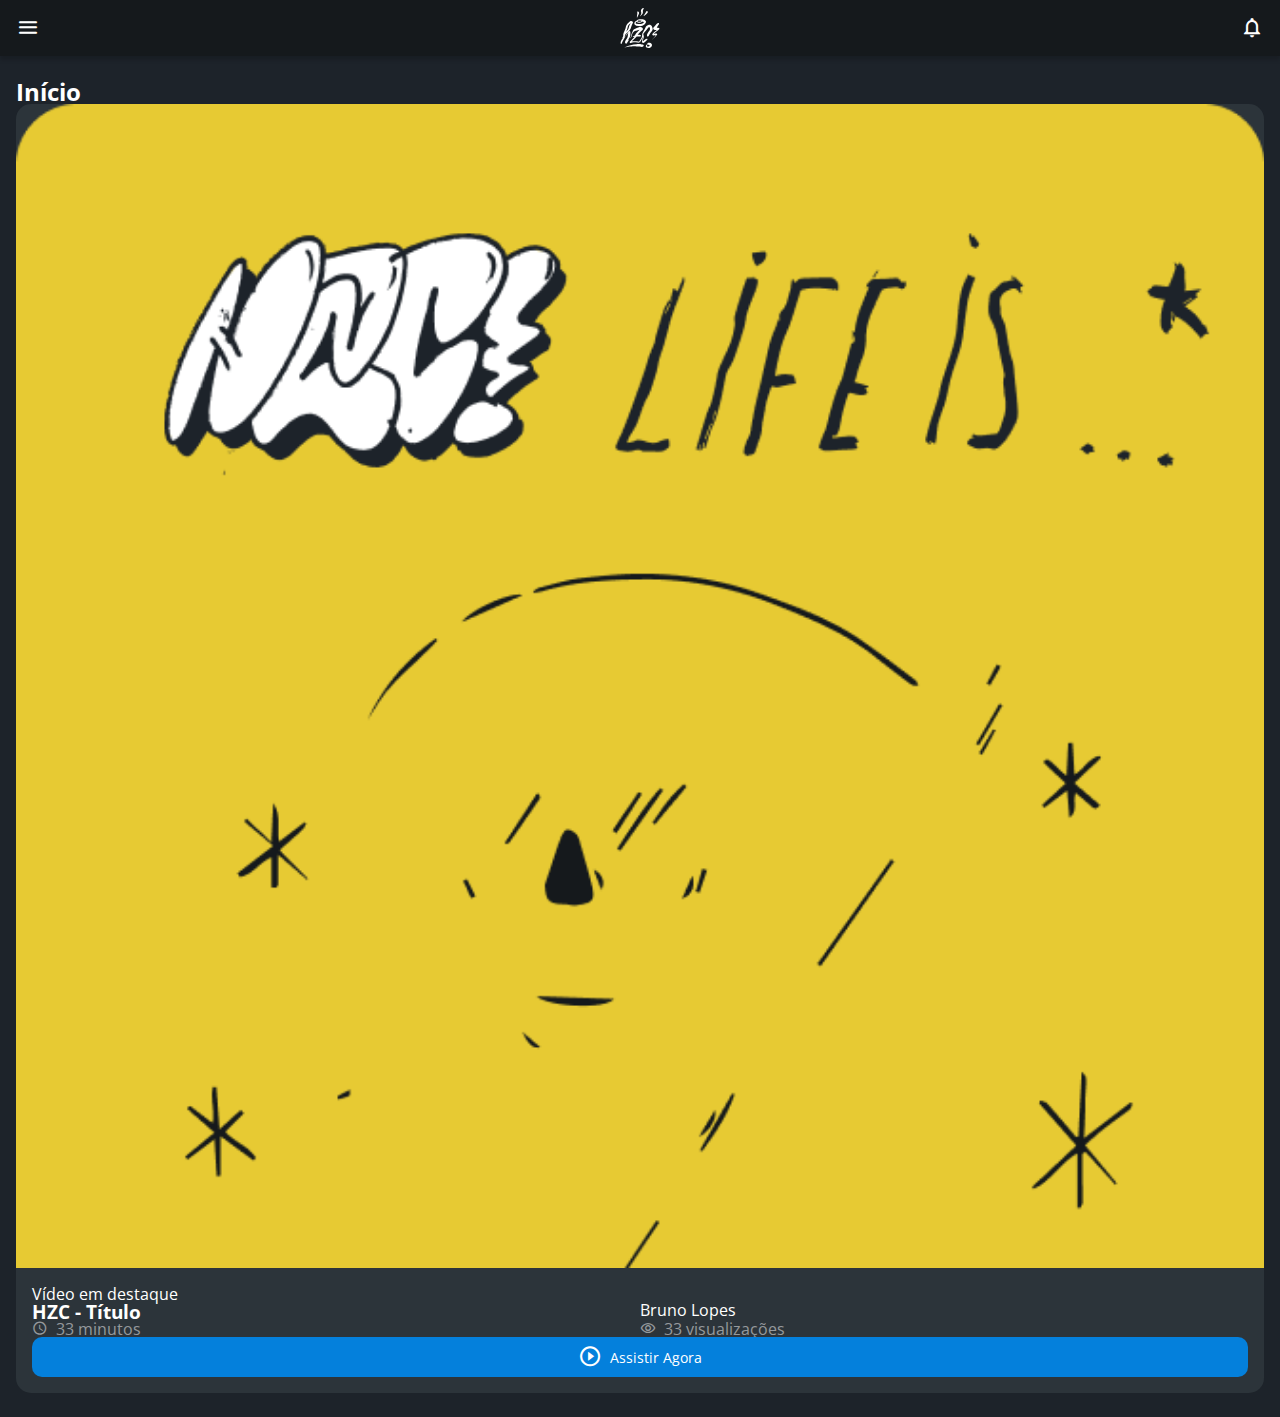
==== index.html @ e9a59419 "Nesta aula aprendi:" ====
<!DOCTYPE html>
<html lang="pt-br"></html>
<head>
    <meta charset="UTF-8">
    <meta http-equiv="X-UA-Compatible" content="IE=edge">
    <meta name="viewport" content="width=device-width, initial-scale=1.0">
    <title>HZC | Home</title>
    <link rel="preconnect" href="https://fonts.googleapis.com">
    <link rel="preconnect" href="https://fonts.gstatic.com" crossorigin>
    <link rel="stylesheet" href="https://fonts.googleapis.com/css2?family=Open+Sans:wght@400;600;700&display=swap">
    <link rel="stylesheet" href="assets/css/reset.css">
    <link rel="stylesheet" href="assets/css/estilos.css">
</head>
<body>
    <header class="cabecalho">
        <button class="cabecalho__menu" aria-label="Menu"><i></i></button>
        <img src="assets/img/logo.svg" alt="Logotipo HZC" class="cabecalho__logo">
        <button class="cabecalho__notificacao" aria-label="Notificação"><i></i></button>
    </header>
    <nav class="menu-lateral">
        <img src="assets/img/logo.svg" alt="Logotipo da HZC" class="menu-lateral__logo">
        <a href="#" class="menu-lateral__link menu-lateral__link--inicio menu-lateral__link--ativo">Inicio</a>
        <a href="#" class="menu-lateral__link menu-lateral__link--videos">Vídeos</a>
        <a href="#" class="menu-lateral__link menu-lateral__link--picos">Picos</a>
        <a href="#" class="menu-lateral__link menu-lateral__link--integrantes">Integrantes</a>
        <a href="#" class="menu-lateral__link menu-lateral__link--camisas">Camisas</a>
        <a href="#" class="menu-lateral__link menu-lateral__link--pinturas">Pinturas</a>
    </nav>
    <main class="principal">
        <h2 class="titulo-pagina">Início</h2>
        <article class="cartao">
            <img src="assets/img/banner-mobile_1.png" alt="Banner do cartao" class="cartao__imagem">
            <div class="cartao_conteudo">
                <p class="cartao__destaque">Vídeo em destaque</p>
                <h3 class="cartao__titulo">HZC - Título</h3>
                <p class="cartao__perfil">Bruno Lopes</p>
                <p class="cartao__info cartao__info--tempo">33 minutos</p>
                <p class="cartao__info cartao__info--visualizacao">33 visualizações</p>
                <button class="cartao__botao cartao__botao--play cartao__botao--destaque">Assistir Agora</button>
            </div>
        </article>
    </main>
    <script src="index.js"></script>
</body>
</html>
---- assets/css/estilos.css ----
@font-face {
    font-family: 'icones';
    src: url(../font/icones.ttf);
}

body {
    background-color: #1D232A;
    font-family: 'Open Sans','icones',sans-serif;
    color: #FFFFFF;
}

.cabecalho {
    display: flex;
    justify-content: space-between;
    align-items: center;
    background-color: #15191C;
    padding: 8px 16px;
    box-shadow: 0px 4px 4px rgba(0, 0, 0, 0.16);
}

.cabecalho__menu i::before {
    content: "\e904";
    font-size: 24px;
}

.cabecalho__notificacao i::before {
    content: "\e906";
    font-size: 24px;
}

.cabecalho__logo {
    width: 40px;
}

.menu-lateral {
    display: flex;
    flex-direction: column;
    background-color: #15191C;
    width: 75vw;
    height: 100vh;

    position: absolute;
    left: -100vw;
    transition: .50s;
}

.menu-lateral--ativo {
    left: 0;
    transition: .50s;
}

.menu-lateral__logo {
    width: 118px;
    align-self: center;
    padding: 16px;
}

.menu-lateral__link {
    height: 64px;
    color: #95999C;
    padding-left: 64px;
    display: flex;
    align-items: center;
}

.menu-lateral__link::before {
    content: "\e900";
    width: 24px;
    height: 24px;
    font-size: 24px;
    position: absolute;
    left: 24px;
}

.menu-lateral__link--ativo {
    color: #FFFFFF;
    padding-left: 56px;
    border-left: 8px solid #FFFFFF;
}

.menu-lateral__link--inicio::before {
    content: "\e902";
}

.menu-lateral__link--videos::before {
    content: "\e90e";
}

.menu-lateral__link--picos::before {
    content: "\e909";
}

.menu-lateral__link--integrantes::before {
    content: "\e903";
}

.menu-lateral__link--camisas::before {
    content: "\e900";
}

.menu-lateral__link--pinturas::before {
    content: "\e90a";
}

.principal {
    padding: 24px 16px;
}

.titulo-pagina {
    font-size: 1.5rem;
    font-weight: 700;
}

.cartao {
    width: 100%;
    border-radius: 15px;
    overflow: hidden;
    background-color: #2C343A;
}

.cartao_conteudo {
    padding: 16px;
    display: grid;
    grid-template-columns: 1fr 1fr;
}

.cartao__destaque {
    grid-column: span 2;
}

.cartao__titulo {
    font-size: 1.2rem;
    font-weight: 700;
}

.cartao_perfil {
    color: #95999C;
    font-size: 0.9rem;
}

.cartao__info {
    display: flex;
    align-items: center;
    color: #95999C;
}

.cartao__info--tempo::before {
    content: "\e90c";
    margin-right: 8px;
}

.cartao__info--visualizacao::before {
    content: "\e90f";
    margin-right: 8px;
}

.cartao__botao {
    display: flex;
    justify-content: center;
    align-items: center;
    background-color: #0480DC;
    width: 40px;
    height: 40px;
    border-radius: 10px;
    font-size: 0.9rem;
}

.cartao__botao--play::before {
    content: "\e90b";
    font-size: 24px;
}

.cartao__botao--destaque {
    width: 100%;
    grid-column: span 2;
}

.cartao__botao--destaque::before {
    margin-right: 8px;
}
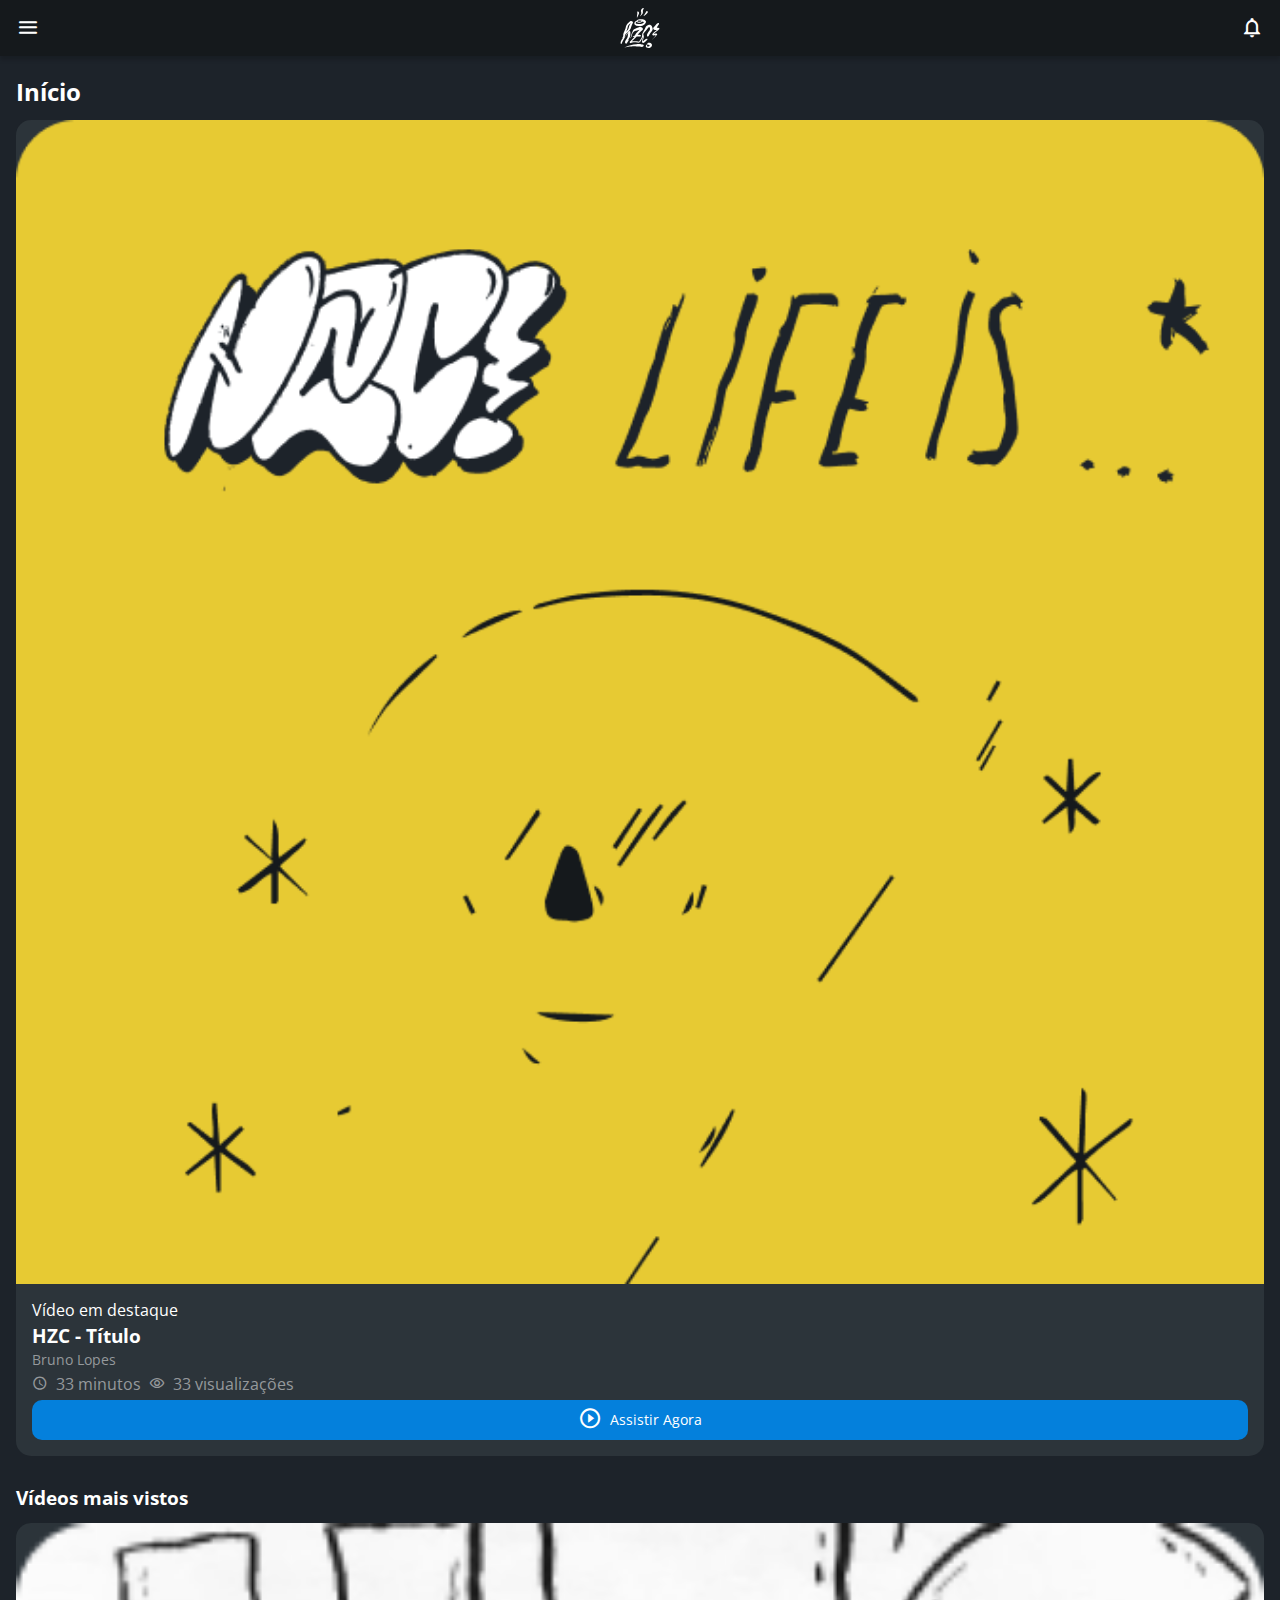
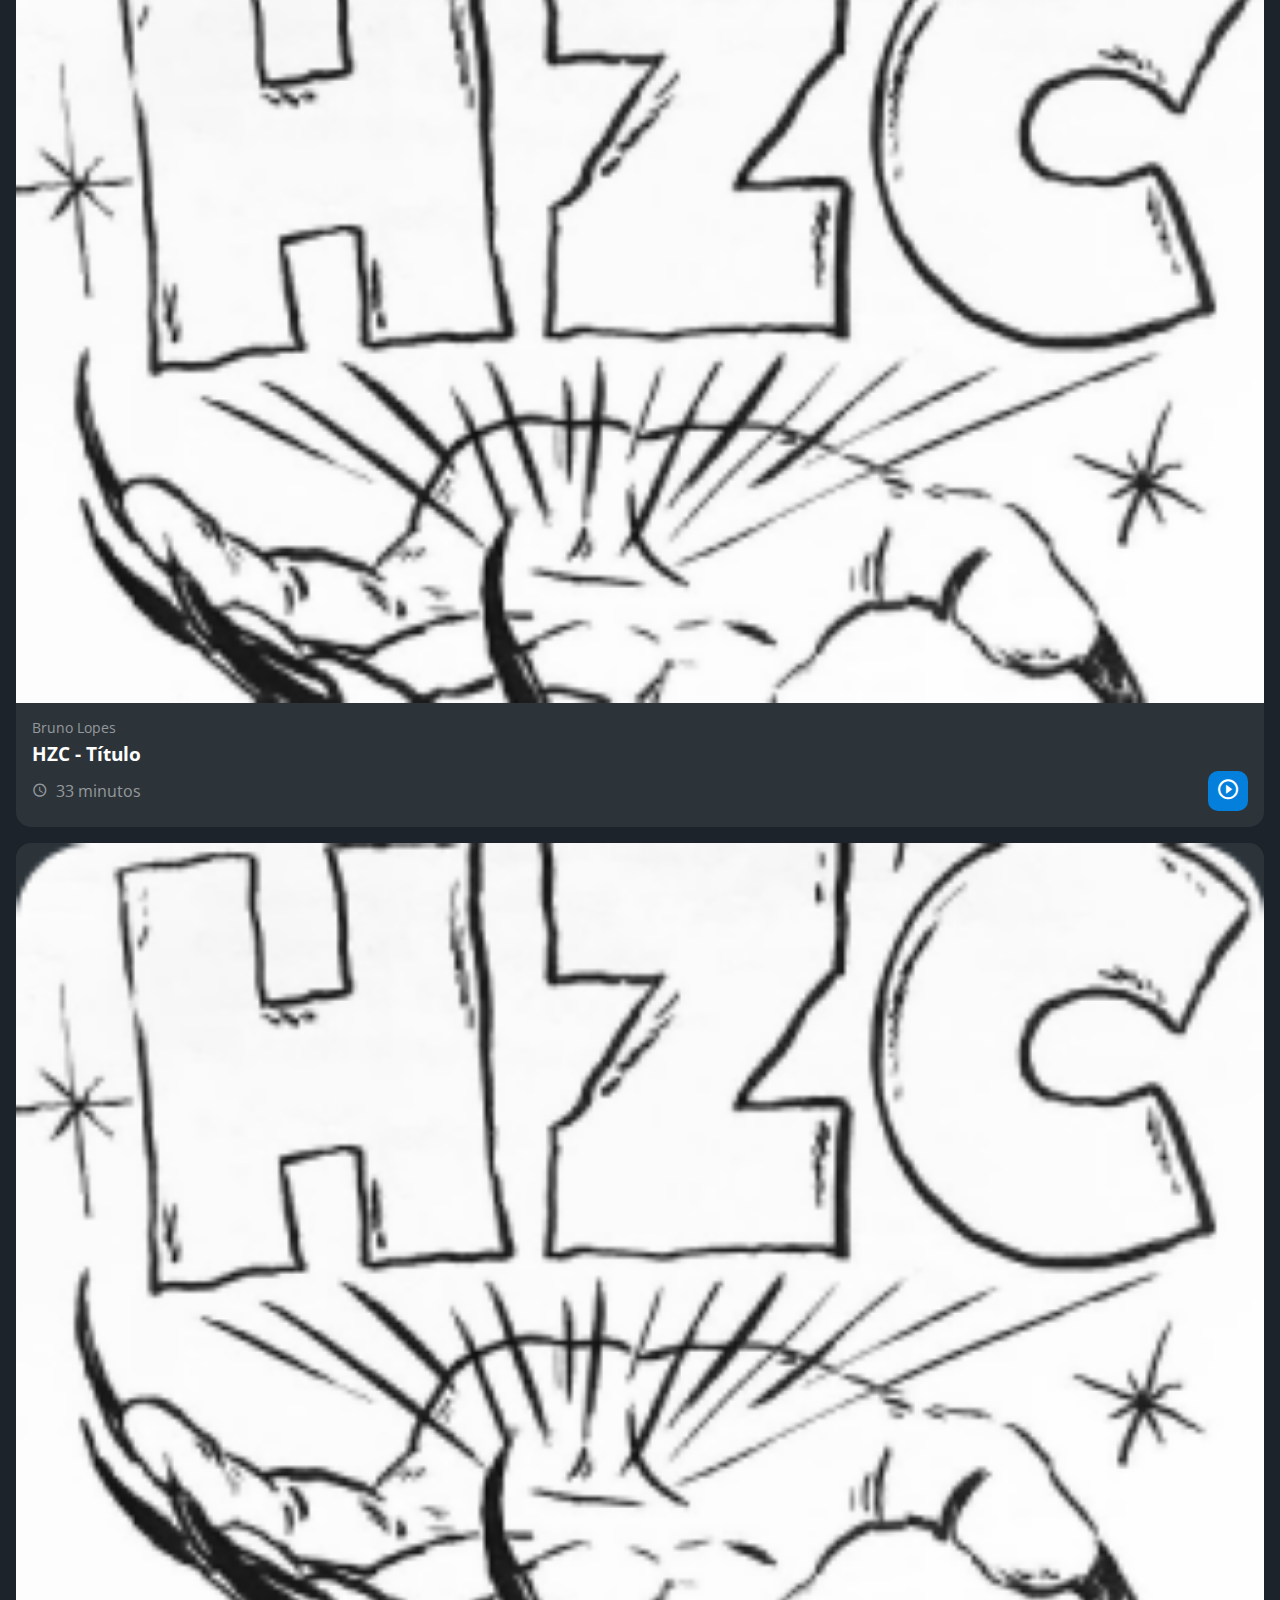
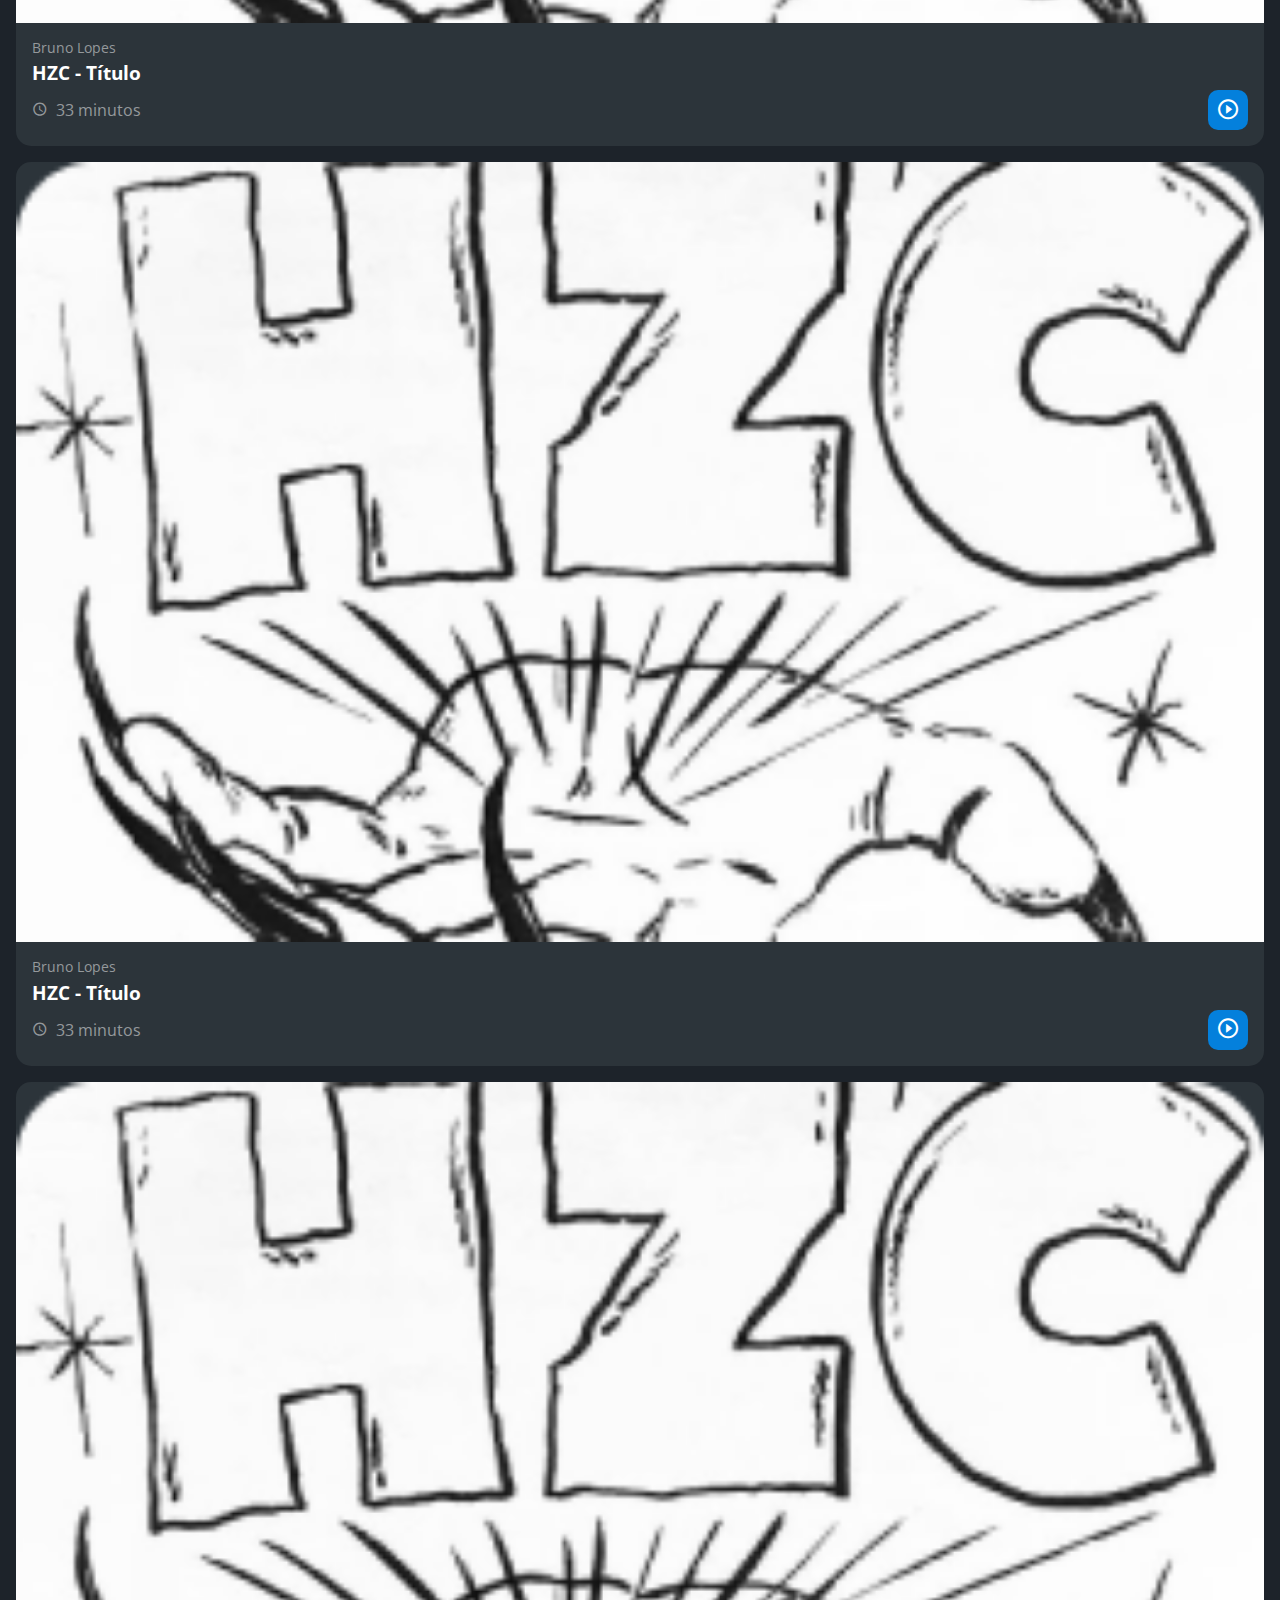
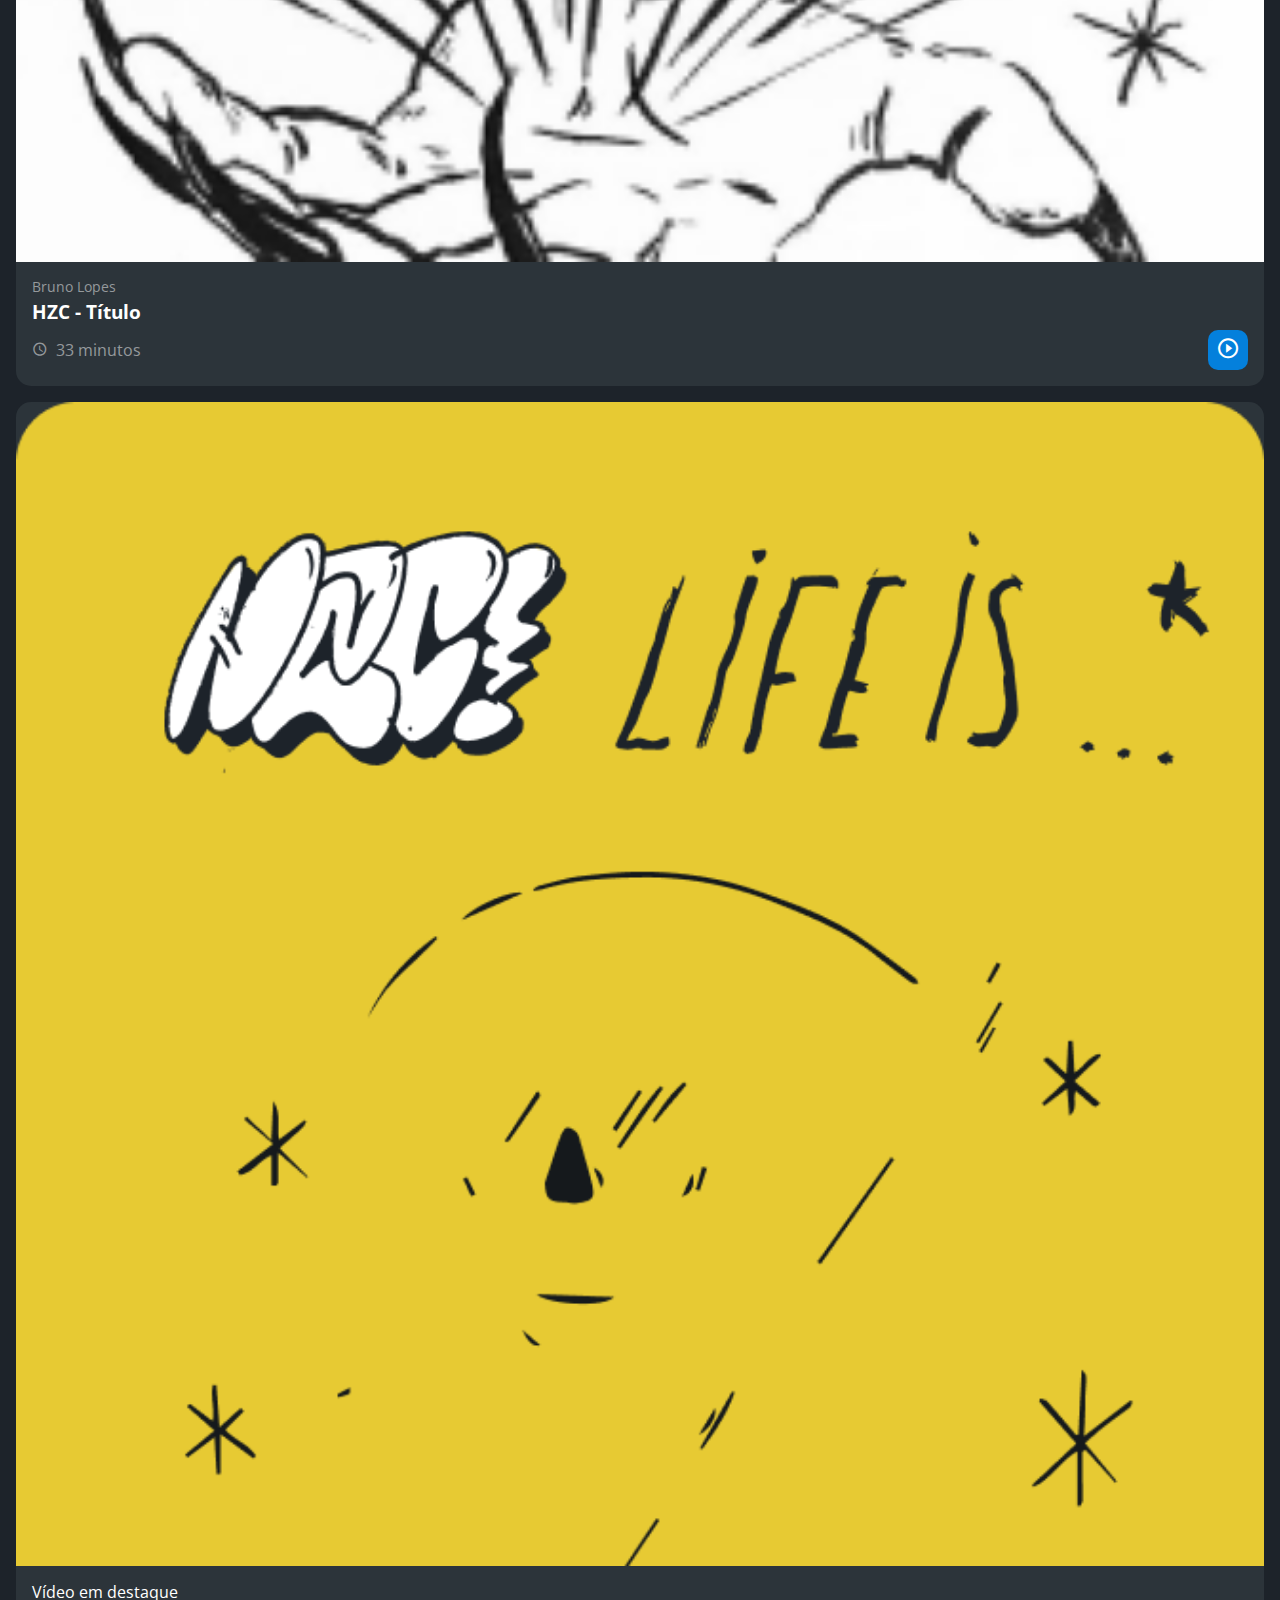
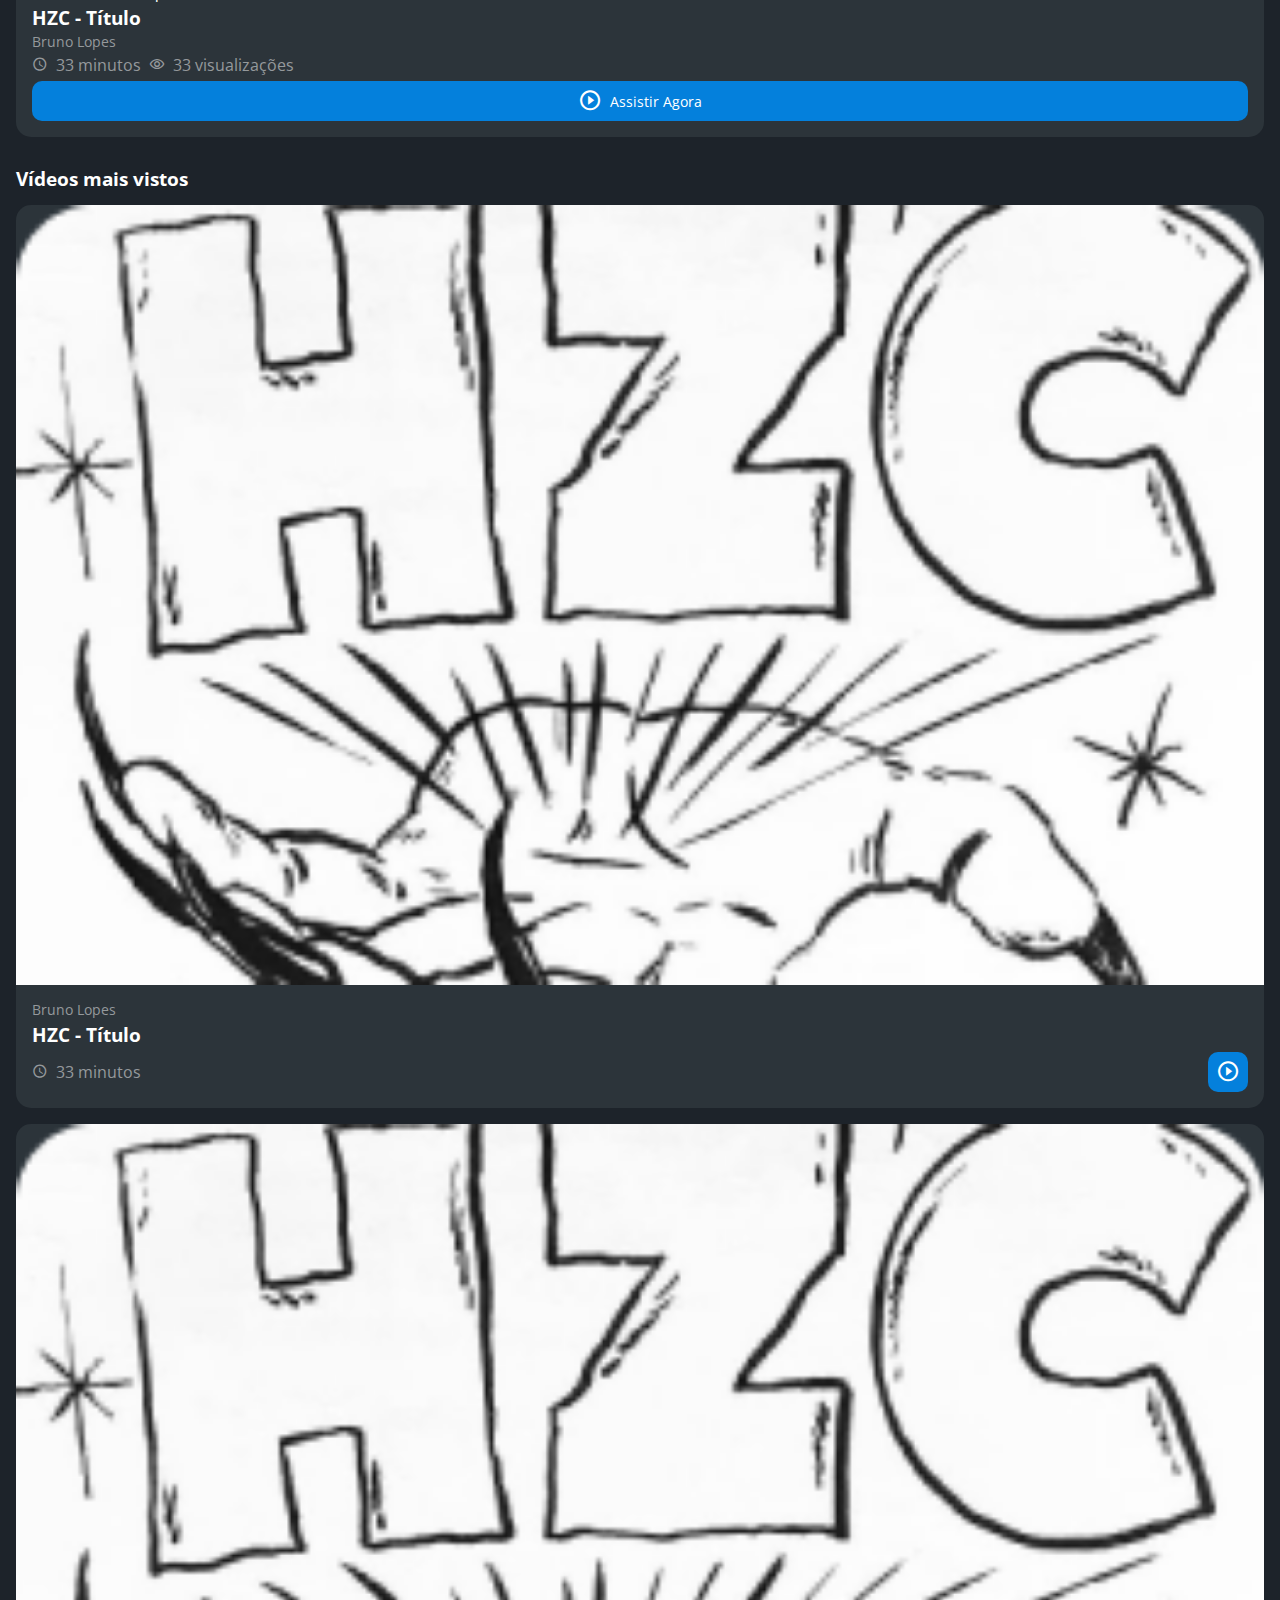
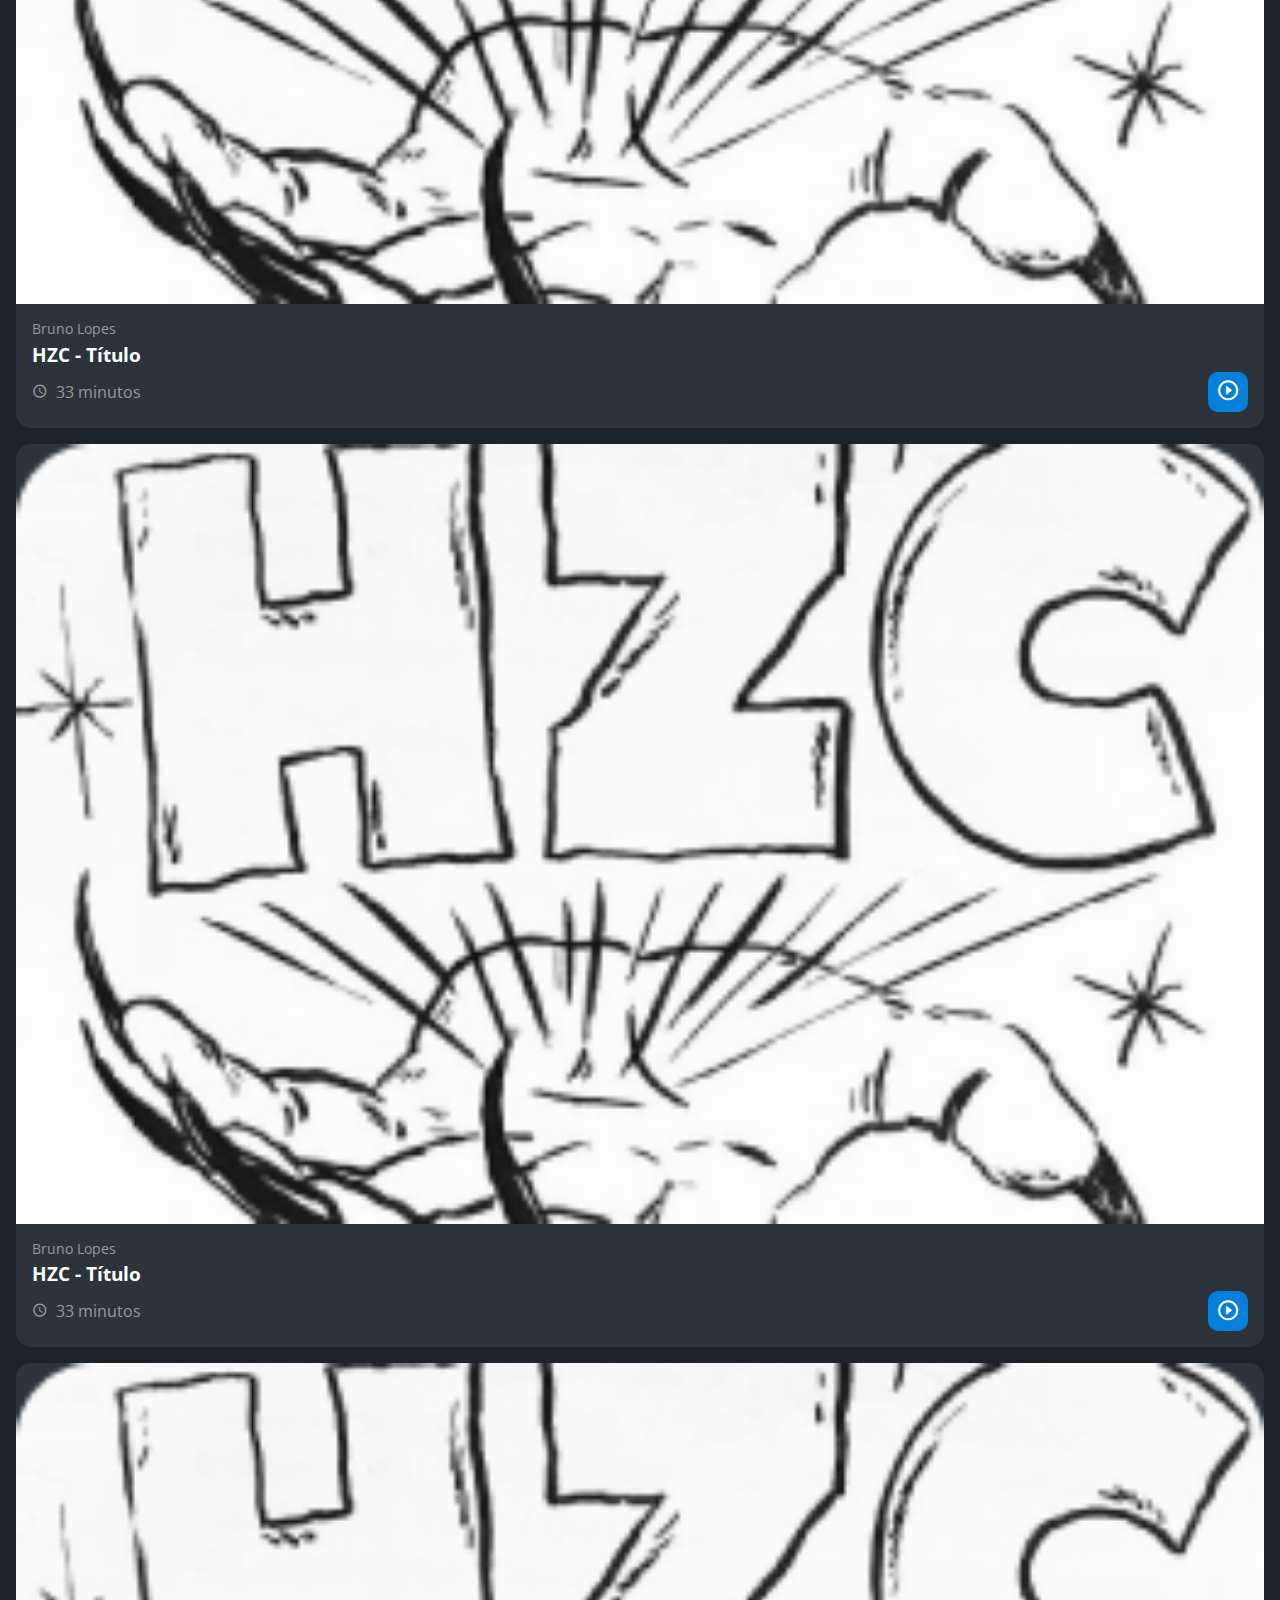
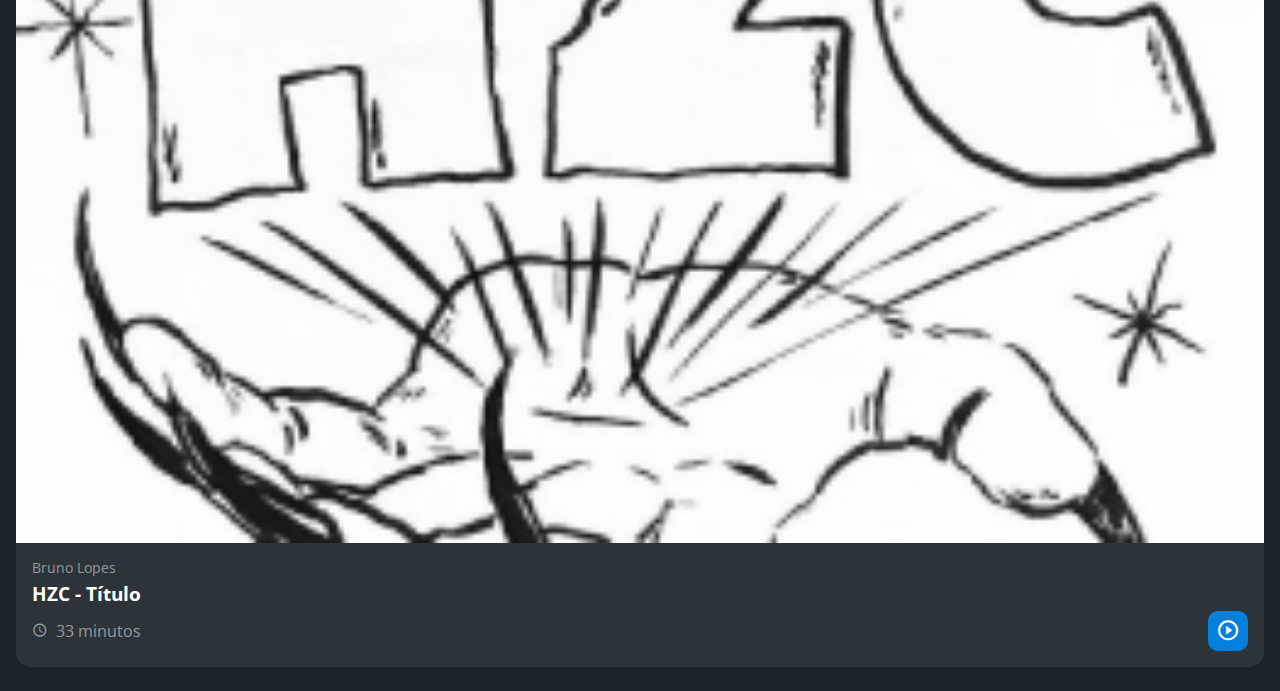
==== commit 7f1a07b0: "Nesta aula aprendi:" ====
--- a/index.html
+++ b/index.html
@@ -28,7 +28,7 @@
     </nav>
     <main class="principal">
         <h2 class="titulo-pagina">Início</h2>
-        <article class="cartao">
+        <article class="cartao cartao--destaque">
             <img src="assets/img/banner-mobile_1.png" alt="Banner do cartao" class="cartao__imagem">
             <div class="cartao_conteudo">
                 <p class="cartao__destaque">Vídeo em destaque</p>
@@ -39,6 +39,95 @@
                 <button class="cartao__botao cartao__botao--play cartao__botao--destaque">Assistir Agora</button>
             </div>
         </article>
+        <section class="secao">
+            <h3 class="titulo-secao">Vídeos mais vistos</h3>
+            <article class="cartao">
+                <img src="assets/img/video_1.png" alt="Vídeo" class="cartao__imagem">
+                <div class="cartao_conteudo">
+                    <p class="cartao__perfil">Bruno Lopes</p>
+                    <h3 class="cartao__titulo">HZC - Título</h3>
+                    <p class="cartao__info cartao__info--tempo">33 minutos</p>
+                    <button class="cartao__botao cartao__botao--play" aria-label="Assistir agora"></button>
+                </div>
+            </article>
+            <article class="cartao">
+                <img src="assets/img/video_1.png" alt="Vídeo" class="cartao__imagem">
+                <div class="cartao_conteudo">
+                    <p class="cartao__perfil">Bruno Lopes</p>
+                    <h3 class="cartao__titulo">HZC - Título</h3>
+                    <p class="cartao__info cartao__info--tempo">33 minutos</p>
+                    <button class="cartao__botao cartao__botao--play" aria-label="Assistir agora"></button>
+                </div>
+            </article>
+            <article class="cartao">
+                <img src="assets/img/video_1.png" alt="Vídeo" class="cartao__imagem">
+                <div class="cartao_conteudo">
+                    <p class="cartao__perfil">Bruno Lopes</p>
+                    <h3 class="cartao__titulo">HZC - Título</h3>
+                    <p class="cartao__info cartao__info--tempo">33 minutos</p>
+                    <button class="cartao__botao cartao__botao--play" aria-label="Assistir agora"></button>
+                </div>
+            </article>
+            <article class="cartao">
+                <img src="assets/img/video_1.png" alt="Vídeo" class="cartao__imagem">
+                <div class="cartao_conteudo">
+                    <p class="cartao__perfil">Bruno Lopes</p>
+                    <h3 class="cartao__titulo">HZC - Título</h3>
+                    <p class="cartao__info cartao__info--tempo">33 minutos</p>
+                    <button class="cartao__botao cartao__botao--play" aria-label="Assistir agora"></button>
+                </div>
+            </article>           
+        </section>
+        <article class="cartao cartao--destaque">
+            <img src="assets/img/banner-mobile_1.png" alt="Banner do cartao" class="cartao__imagem">
+            <div class="cartao_conteudo">
+                <p class="cartao__destaque">Vídeo em destaque</p>
+                <h3 class="cartao__titulo">HZC - Título</h3>
+                <p class="cartao__perfil">Bruno Lopes</p>
+                <p class="cartao__info cartao__info--tempo">33 minutos</p>
+                <p class="cartao__info cartao__info--visualizacao">33 visualizações</p>
+                <button class="cartao__botao cartao__botao--play cartao__botao--destaque">Assistir Agora</button>
+            </div>
+        </article>
+        <section class="secao">
+            <h3 class="titulo-secao">Vídeos mais vistos</h3>
+            <article class="cartao">
+                <img src="assets/img/video_1.png" alt="Vídeo" class="cartao__imagem">
+                <div class="cartao_conteudo">
+                    <p class="cartao__perfil">Bruno Lopes</p>
+                    <h3 class="cartao__titulo">HZC - Título</h3>
+                    <p class="cartao__info cartao__info--tempo">33 minutos</p>
+                    <button class="cartao__botao cartao__botao--play" aria-label="Assistir agora"></button>
+                </div>
+            </article>
+            <article class="cartao">
+                <img src="assets/img/video_1.png" alt="Vídeo" class="cartao__imagem">
+                <div class="cartao_conteudo">
+                    <p class="cartao__perfil">Bruno Lopes</p>
+                    <h3 class="cartao__titulo">HZC - Título</h3>
+                    <p class="cartao__info cartao__info--tempo">33 minutos</p>
+                    <button class="cartao__botao cartao__botao--play" aria-label="Assistir agora"></button>
+                </div>
+            </article>
+            <article class="cartao">
+                <img src="assets/img/video_1.png" alt="Vídeo" class="cartao__imagem">
+                <div class="cartao_conteudo">
+                    <p class="cartao__perfil">Bruno Lopes</p>
+                    <h3 class="cartao__titulo">HZC - Título</h3>
+                    <p class="cartao__info cartao__info--tempo">33 minutos</p>
+                    <button class="cartao__botao cartao__botao--play" aria-label="Assistir agora"></button>
+                </div>
+            </article>
+            <article class="cartao">
+                <img src="assets/img/video_1.png" alt="Vídeo" class="cartao__imagem">
+                <div class="cartao_conteudo">
+                    <p class="cartao__perfil">Bruno Lopes</p>
+                    <h3 class="cartao__titulo">HZC - Título</h3>
+                    <p class="cartao__info cartao__info--tempo">33 minutos</p>
+                    <button class="cartao__botao cartao__botao--play" aria-label="Assistir agora"></button>
+                </div>
+            </article>           
+        </section>
     </main>
     <script src="index.js"></script>
 </body>
--- a/assets/css/estilos.css
+++ b/assets/css/estilos.css
@@ -104,10 +104,17 @@
 
 .principal {
     padding: 24px 16px;
+    display: grid;
+    gap: 16px;
 }
 
 .titulo-pagina {
     font-size: 1.5rem;
+    font-weight: 700;
+}
+
+.titulo-secao {
+    font-size: 1.2rem;
     font-weight: 700;
 }
 
@@ -118,10 +125,15 @@
     background-color: #2C343A;
 }
 
+.cartao--destaque {
+    margin-bottom: 16px;
+}
+
 .cartao_conteudo {
     padding: 16px;
     display: grid;
-    grid-template-columns: 1fr 1fr;
+    grid-template-columns: auto 1fr;
+    gap: 8px;
 }
 
 .cartao__destaque {
@@ -131,11 +143,13 @@
 .cartao__titulo {
     font-size: 1.2rem;
     font-weight: 700;
-}
-
-.cartao_perfil {
+    grid-column: span 2;
+}
+
+.cartao__perfil {
     color: #95999C;
     font-size: 0.9rem;
+    grid-column: span 2;
 }
 
 .cartao__info {
@@ -163,6 +177,7 @@
     height: 40px;
     border-radius: 10px;
     font-size: 0.9rem;
+    justify-self: flex-end;
 }
 
 .cartao__botao--play::before {
@@ -177,4 +192,9 @@
 
 .cartao__botao--destaque::before {
     margin-right: 8px;
+}
+
+.secao {
+    display: grid;
+    gap: 16px;
 }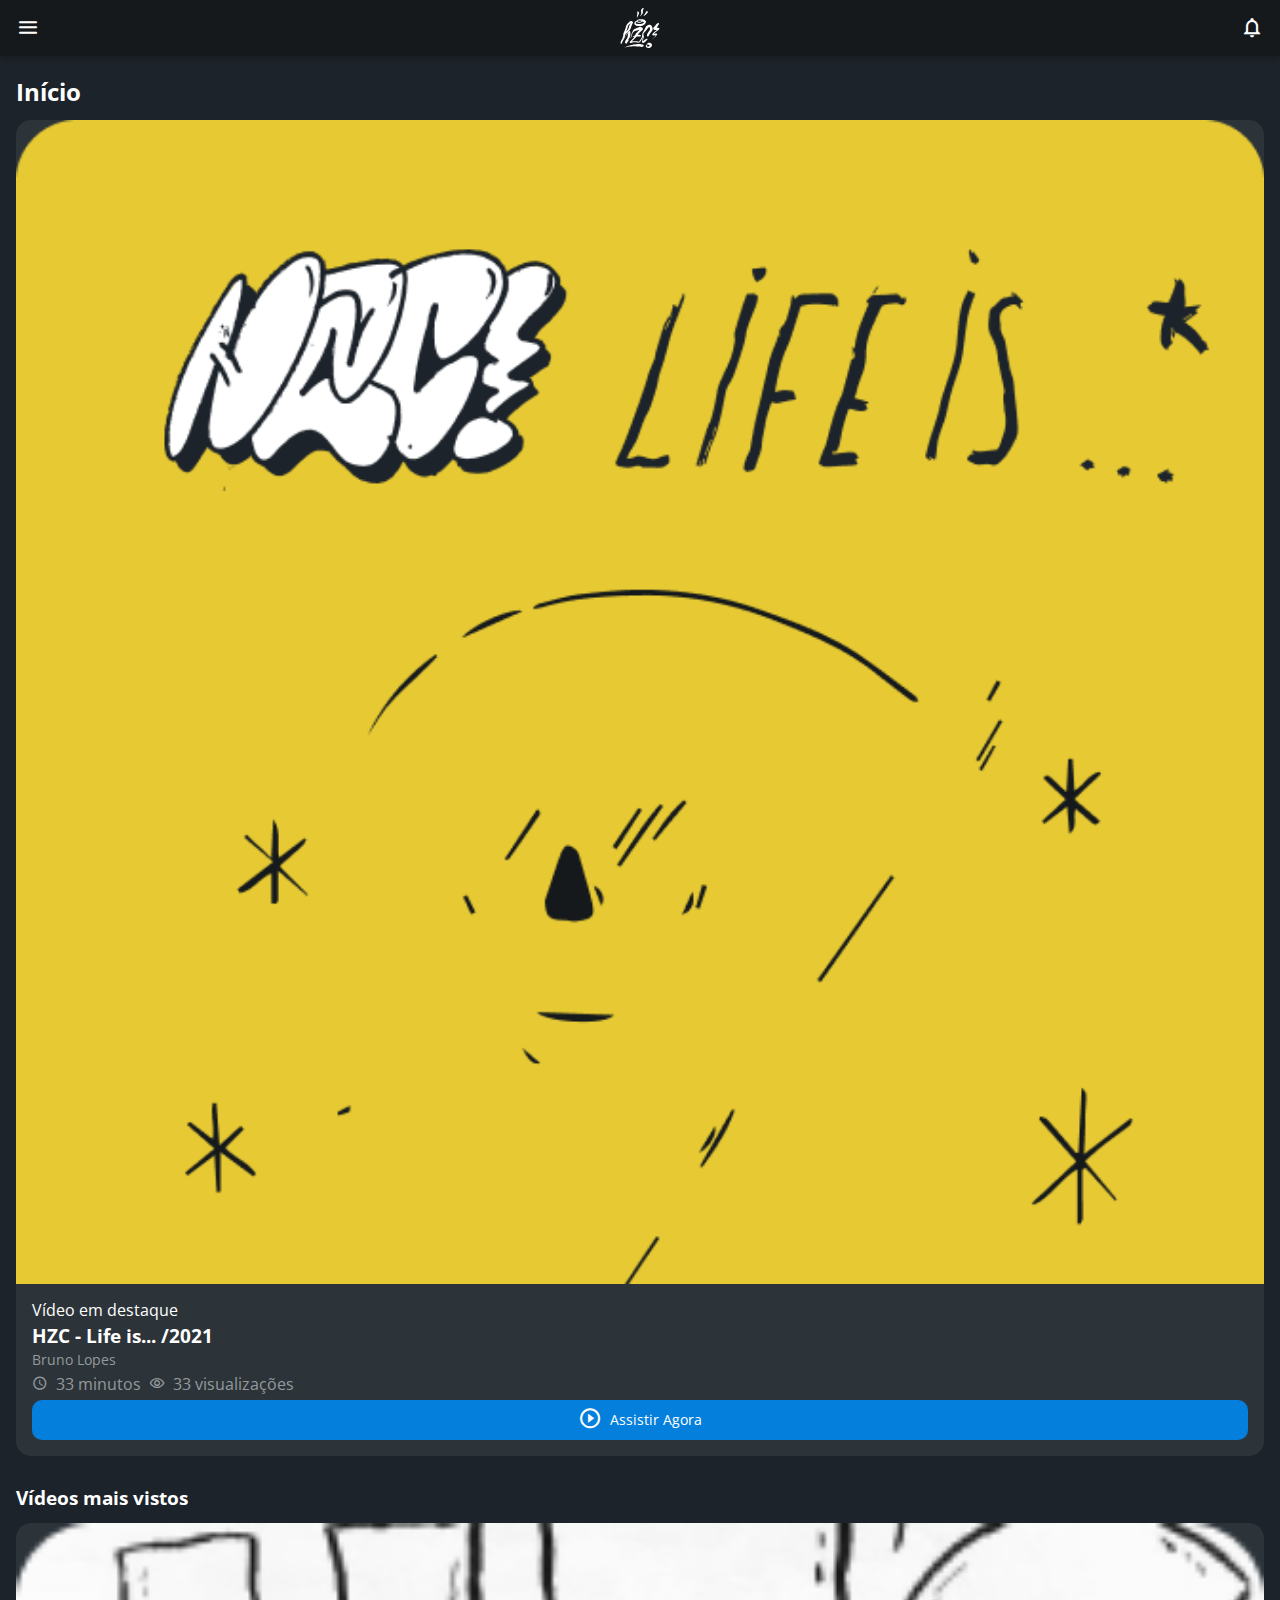
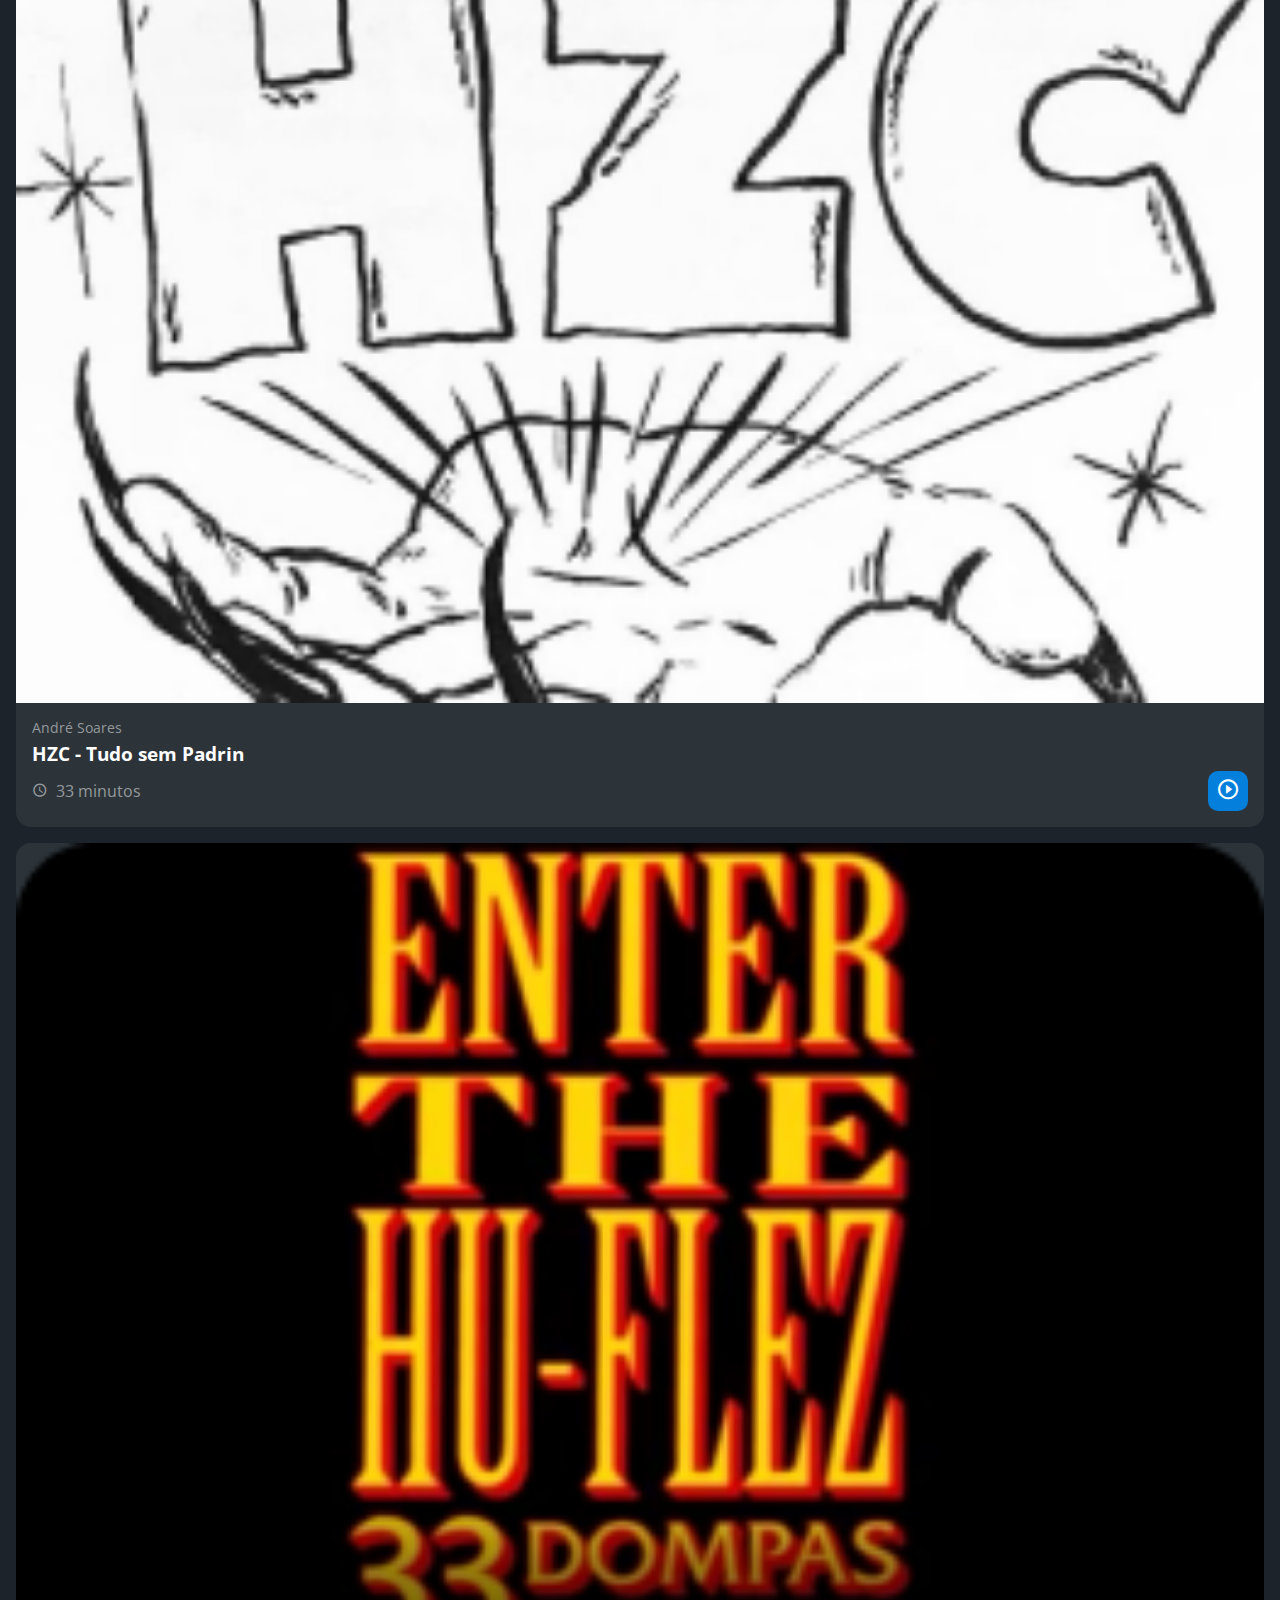
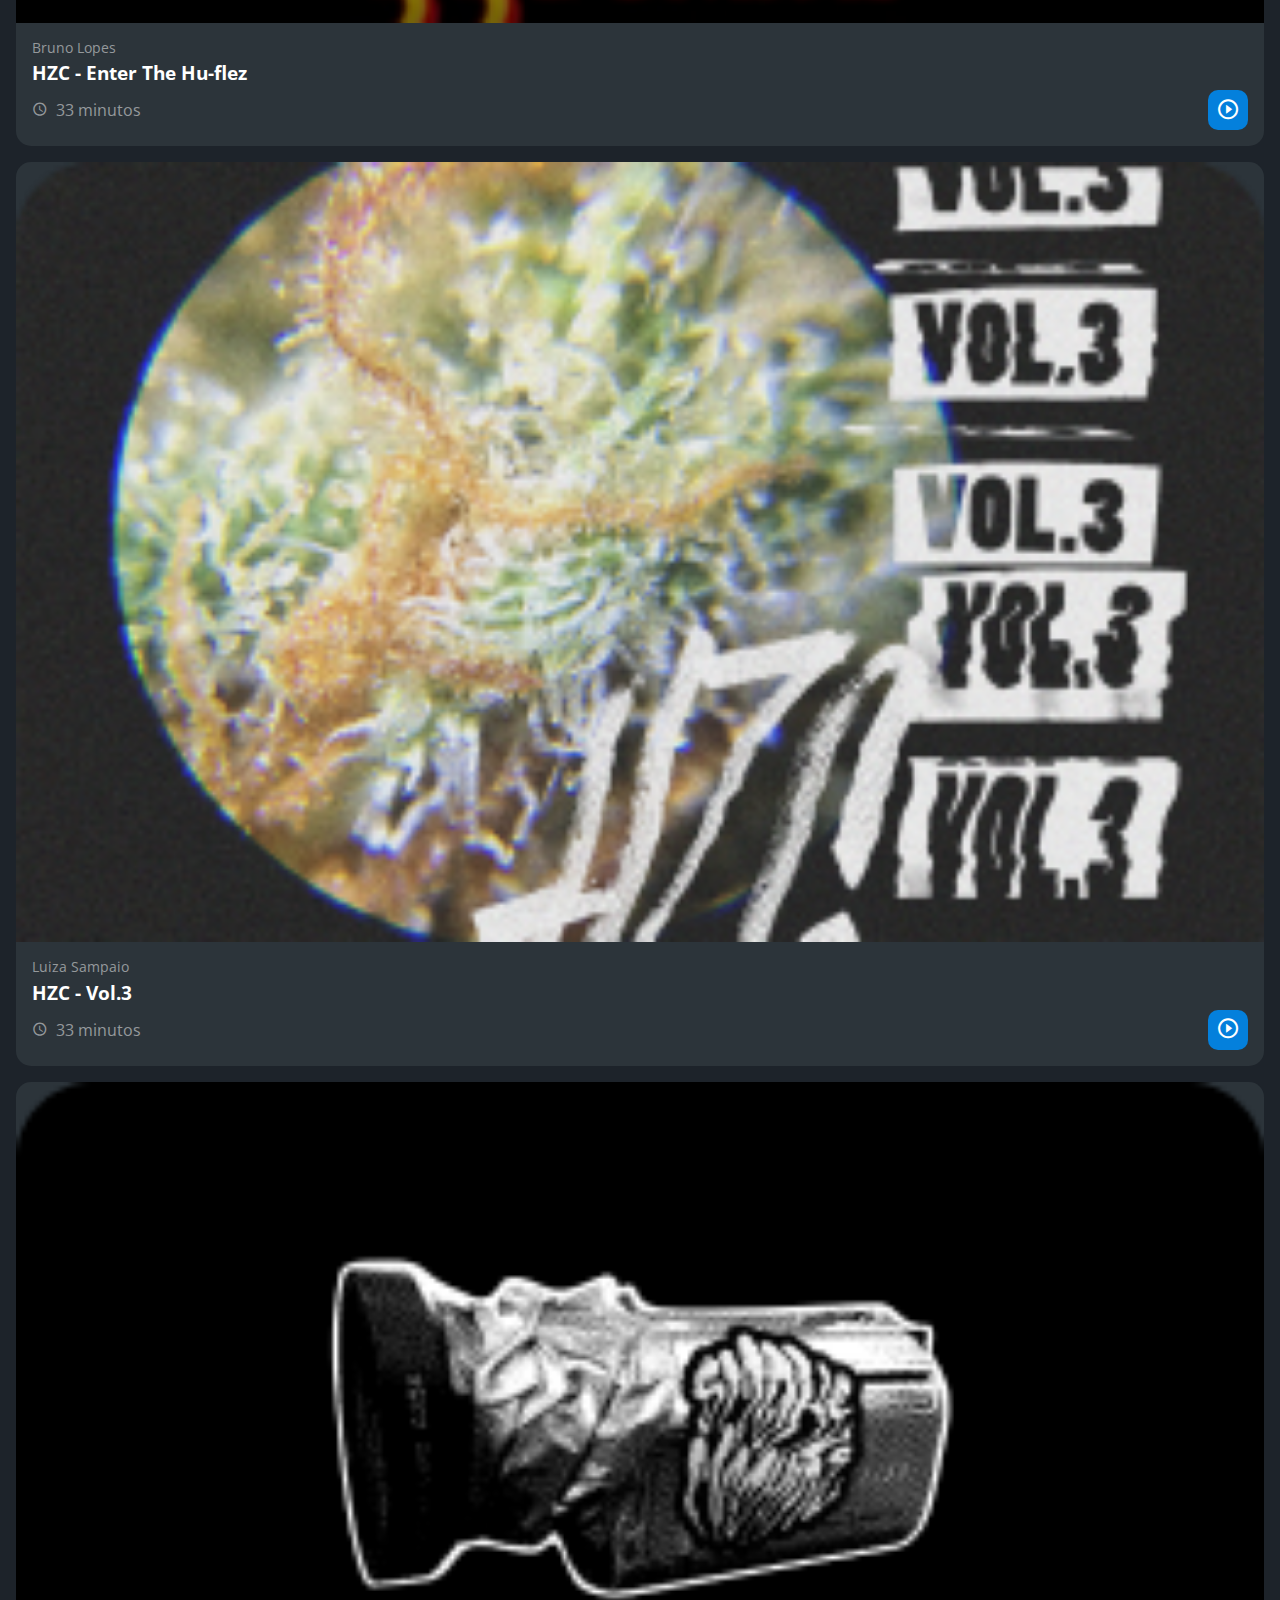
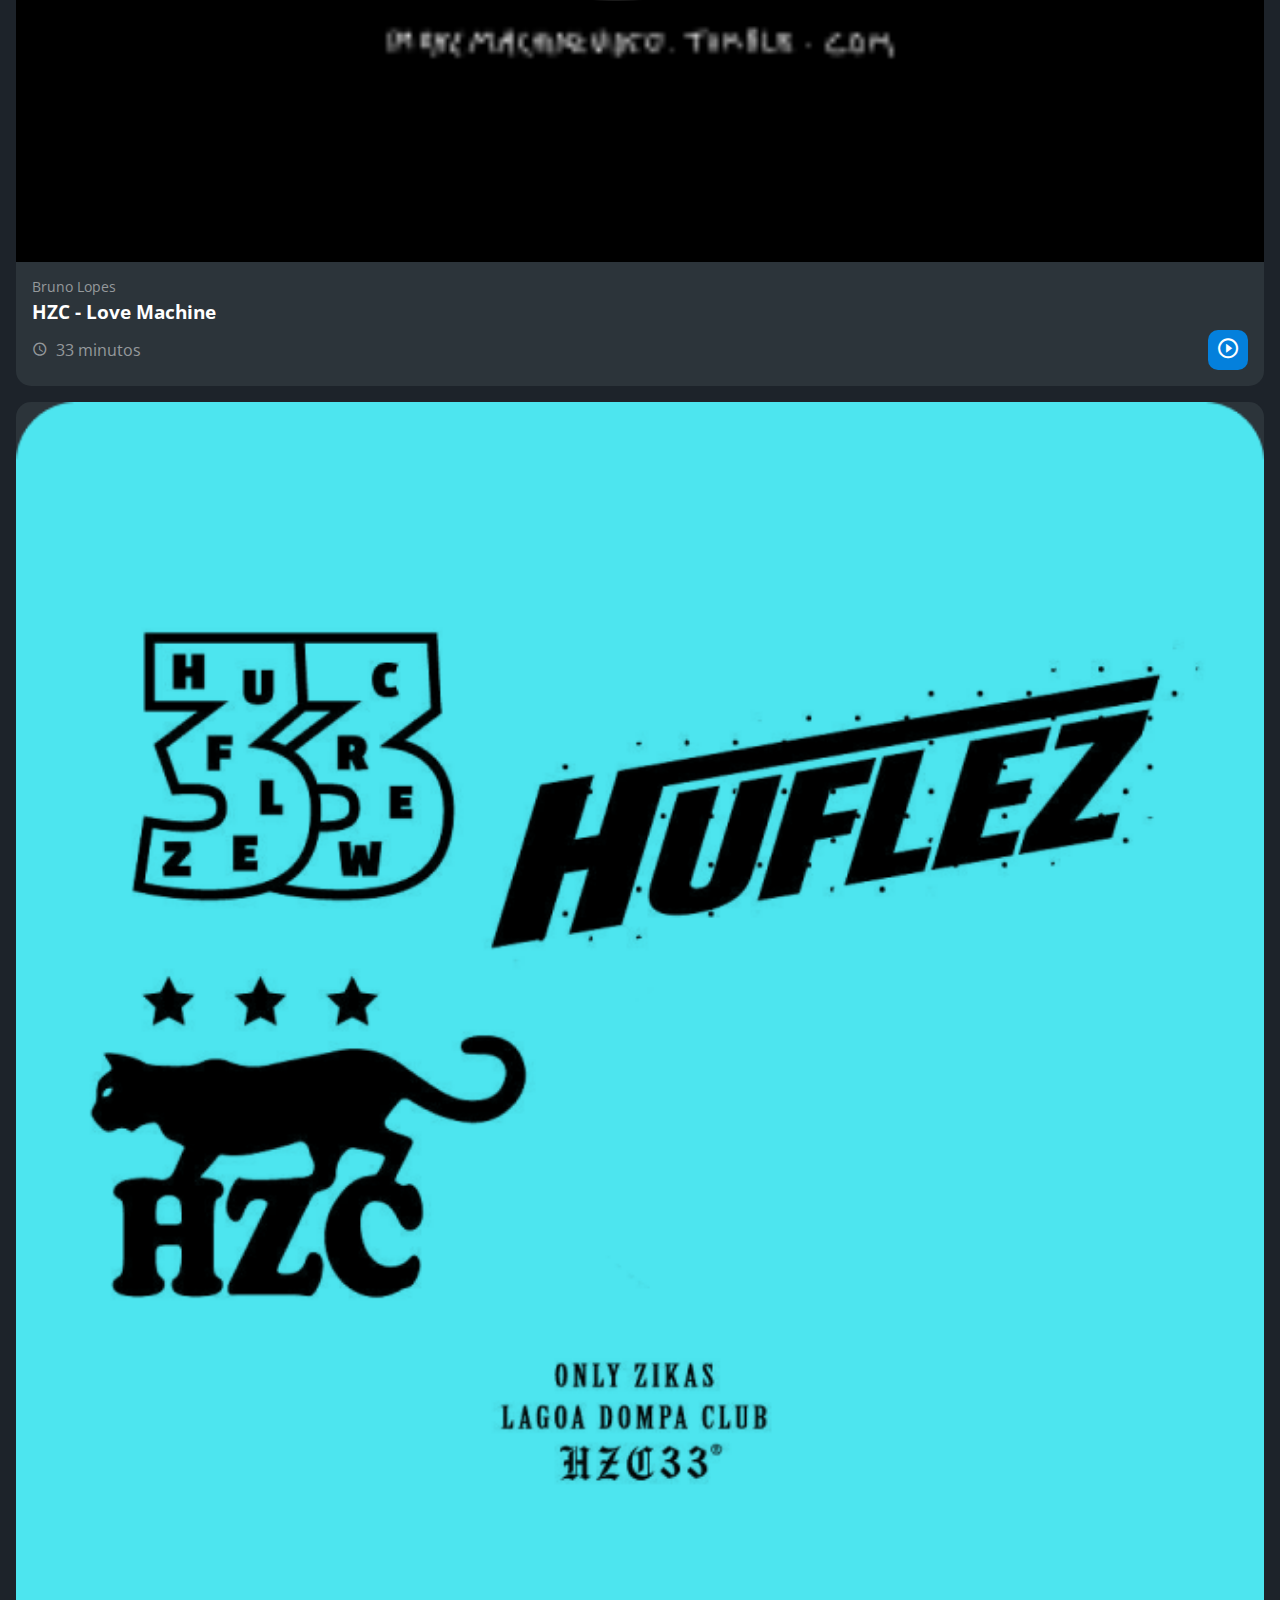
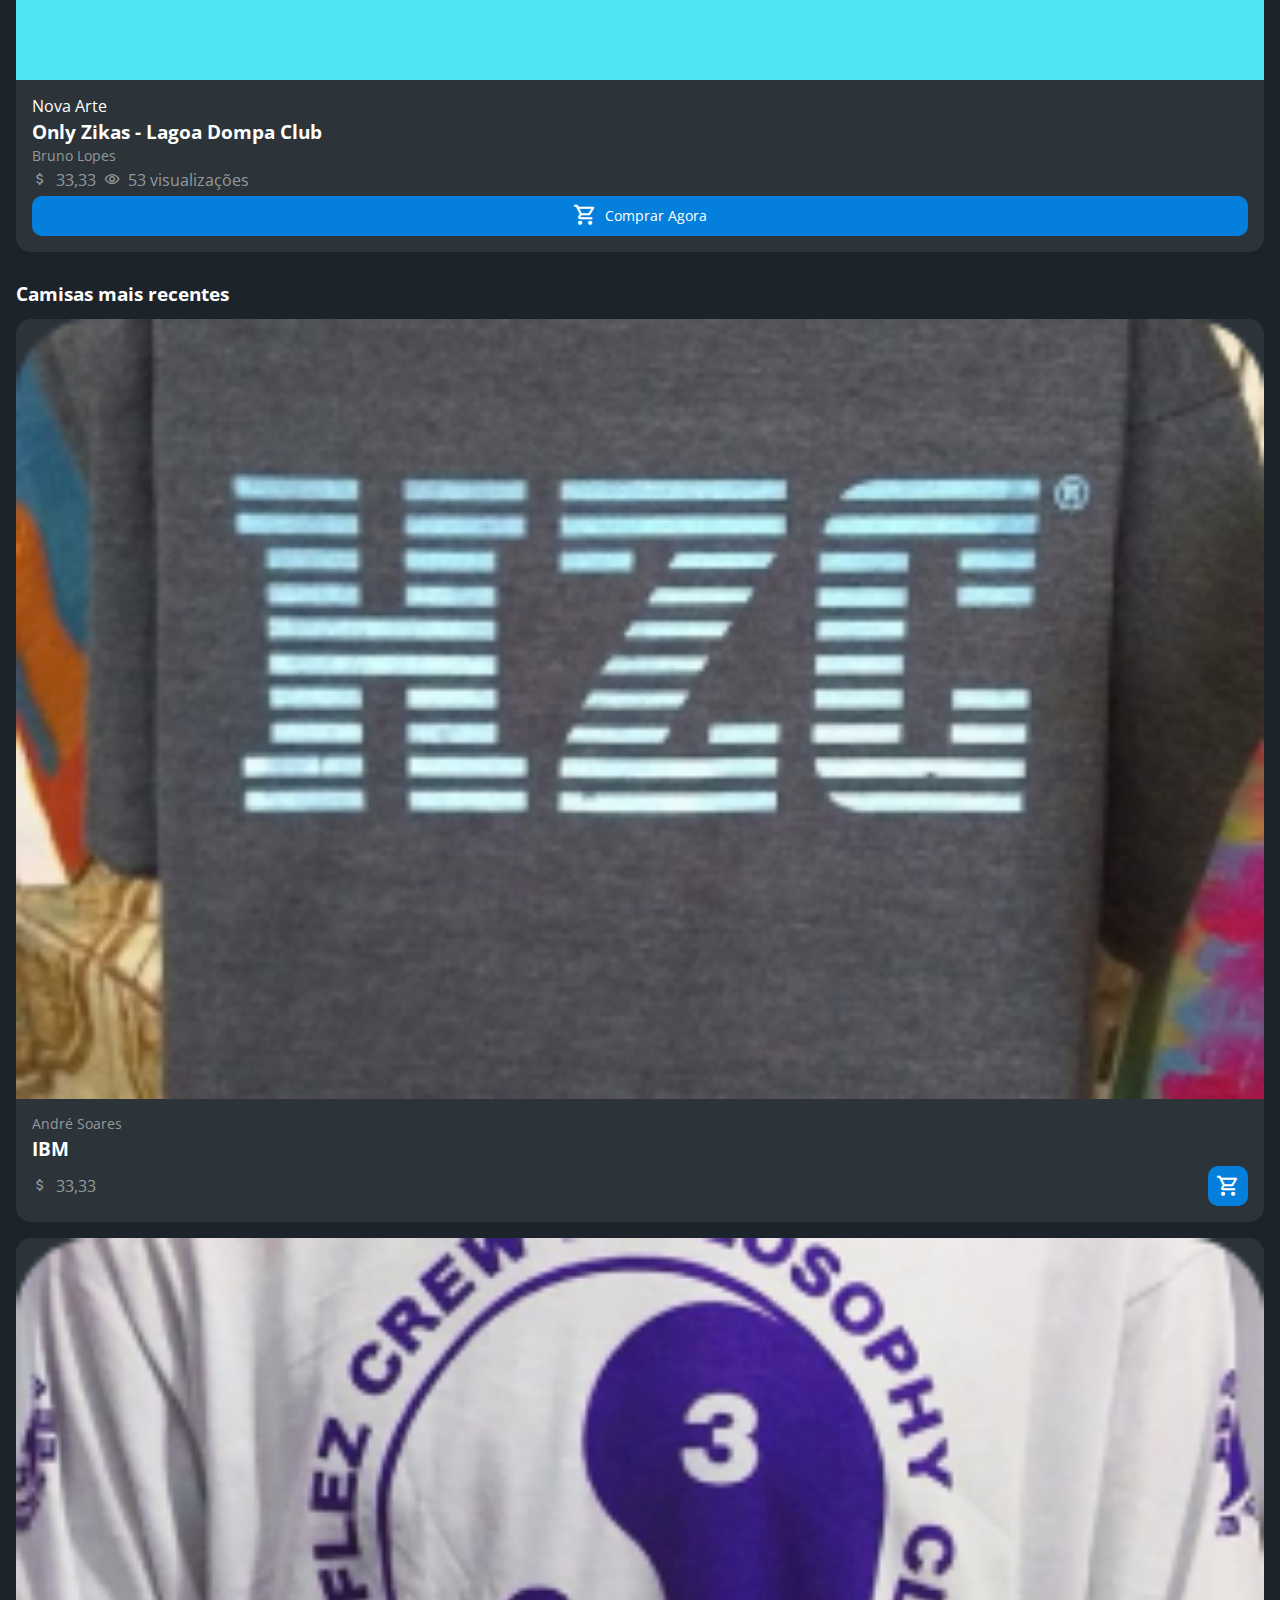
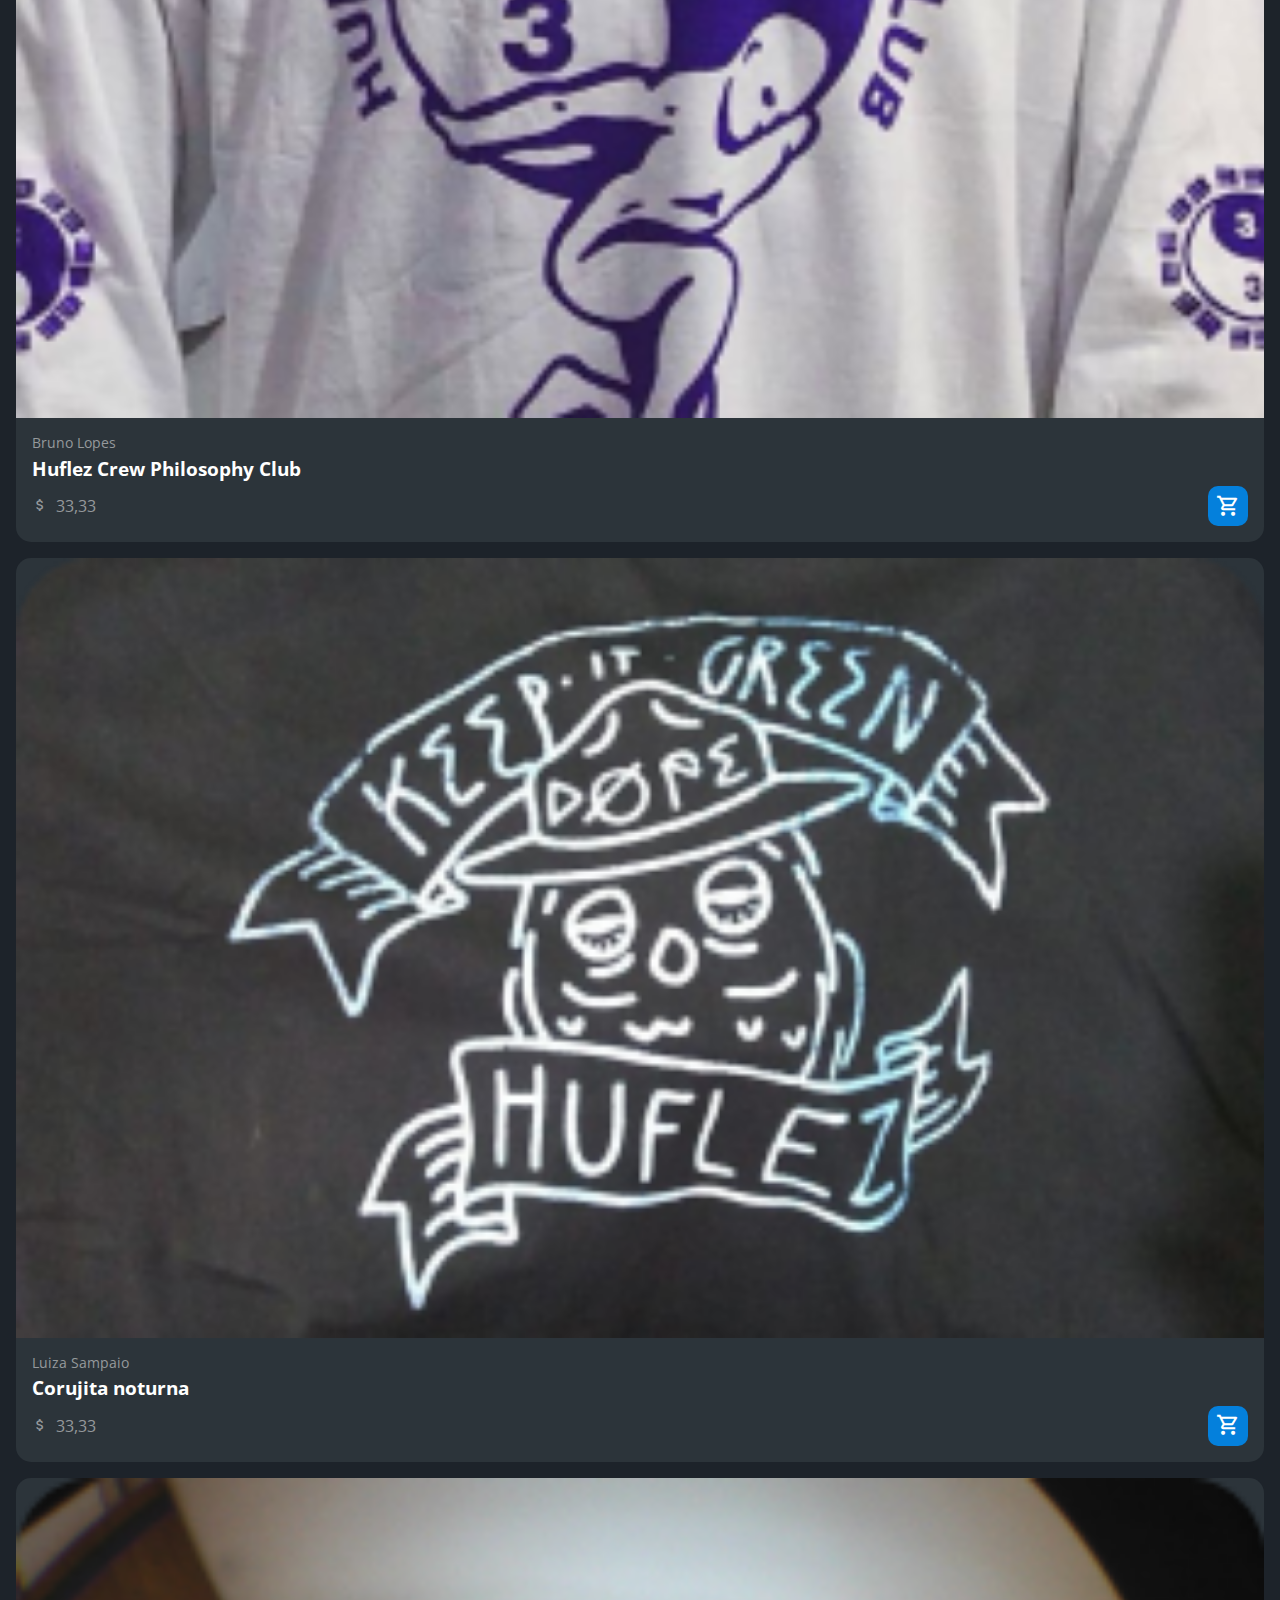
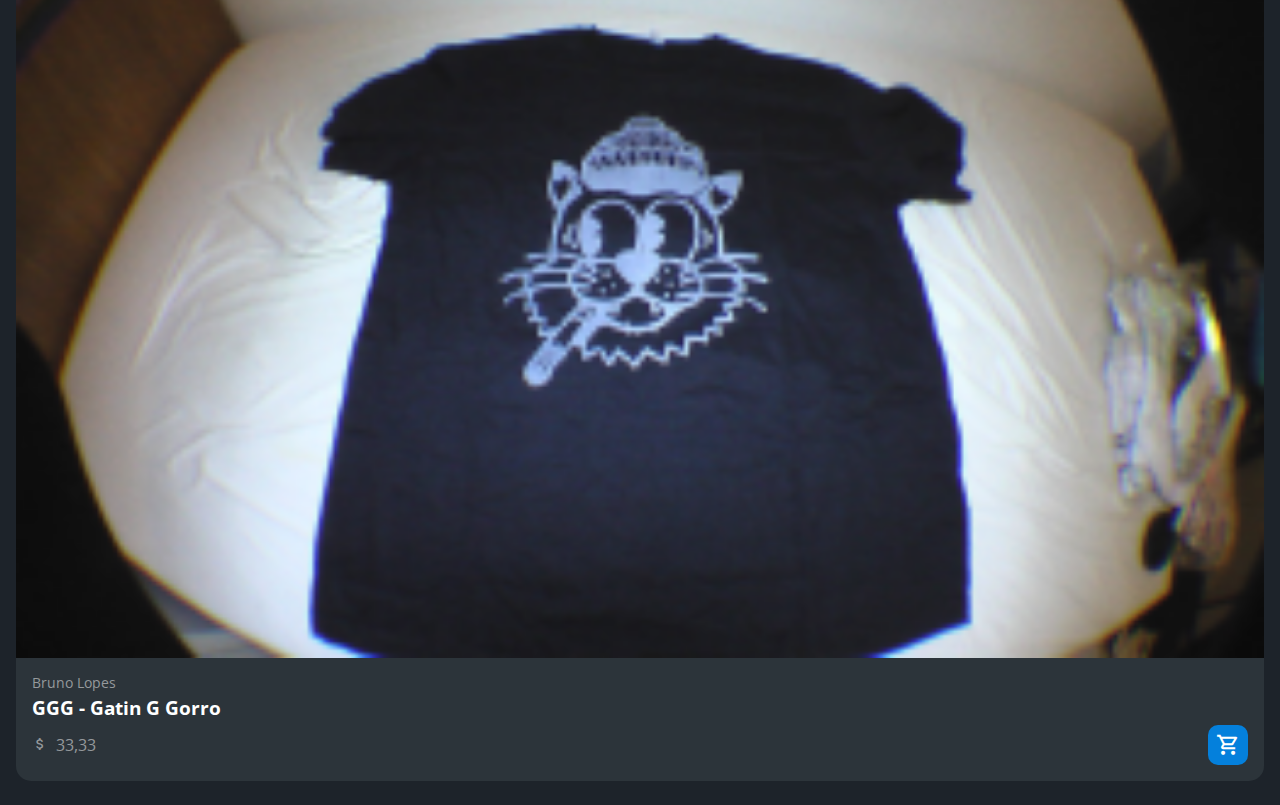
==== commit db5b3656: "Nesta aula aprendi:" ====
--- a/index.html
+++ b/index.html
@@ -15,6 +15,7 @@
     <header class="cabecalho">
         <button class="cabecalho__menu" aria-label="Menu"><i></i></button>
         <img src="assets/img/logo.svg" alt="Logotipo HZC" class="cabecalho__logo">
+        <p class="cabecalho__perfil">Bruno Lopes</p>
         <button class="cabecalho__notificacao" aria-label="Notificação"><i></i></button>
     </header>
     <nav class="menu-lateral">
@@ -32,99 +33,161 @@
             <img src="assets/img/banner-mobile_1.png" alt="Banner do cartao" class="cartao__imagem">
             <div class="cartao_conteudo">
                 <p class="cartao__destaque">Vídeo em destaque</p>
-                <h3 class="cartao__titulo">HZC - Título</h3>
+                <h3 class="cartao__titulo">HZC - Life is... /2021 </h3>
                 <p class="cartao__perfil">Bruno Lopes</p>
                 <p class="cartao__info cartao__info--tempo">33 minutos</p>
                 <p class="cartao__info cartao__info--visualizacao">33 visualizações</p>
                 <button class="cartao__botao cartao__botao--play cartao__botao--destaque">Assistir Agora</button>
             </div>
         </article>
-        <section class="secao">
-            <h3 class="titulo-secao">Vídeos mais vistos</h3>
-            <article class="cartao">
-                <img src="assets/img/video_1.png" alt="Vídeo" class="cartao__imagem">
-                <div class="cartao_conteudo">
-                    <p class="cartao__perfil">Bruno Lopes</p>
-                    <h3 class="cartao__titulo">HZC - Título</h3>
-                    <p class="cartao__info cartao__info--tempo">33 minutos</p>
-                    <button class="cartao__botao cartao__botao--play" aria-label="Assistir agora"></button>
-                </div>
-            </article>
-            <article class="cartao">
-                <img src="assets/img/video_1.png" alt="Vídeo" class="cartao__imagem">
-                <div class="cartao_conteudo">
-                    <p class="cartao__perfil">Bruno Lopes</p>
-                    <h3 class="cartao__titulo">HZC - Título</h3>
-                    <p class="cartao__info cartao__info--tempo">33 minutos</p>
-                    <button class="cartao__botao cartao__botao--play" aria-label="Assistir agora"></button>
-                </div>
-            </article>
-            <article class="cartao">
-                <img src="assets/img/video_1.png" alt="Vídeo" class="cartao__imagem">
-                <div class="cartao_conteudo">
-                    <p class="cartao__perfil">Bruno Lopes</p>
-                    <h3 class="cartao__titulo">HZC - Título</h3>
-                    <p class="cartao__info cartao__info--tempo">33 minutos</p>
-                    <button class="cartao__botao cartao__botao--play" aria-label="Assistir agora"></button>
-                </div>
-            </article>
-            <article class="cartao">
-                <img src="assets/img/video_1.png" alt="Vídeo" class="cartao__imagem">
-                <div class="cartao_conteudo">
-                    <p class="cartao__perfil">Bruno Lopes</p>
-                    <h3 class="cartao__titulo">HZC - Título</h3>
-                    <p class="cartao__info cartao__info--tempo">33 minutos</p>
-                    <button class="cartao__botao cartao__botao--play" aria-label="Assistir agora"></button>
-                </div>
-            </article>           
-        </section>
-        <article class="cartao cartao--destaque">
-            <img src="assets/img/banner-mobile_1.png" alt="Banner do cartao" class="cartao__imagem">
-            <div class="cartao_conteudo">
-                <p class="cartao__destaque">Vídeo em destaque</p>
-                <h3 class="cartao__titulo">HZC - Título</h3>
-                <p class="cartao__perfil">Bruno Lopes</p>
-                <p class="cartao__info cartao__info--tempo">33 minutos</p>
-                <p class="cartao__info cartao__info--visualizacao">33 visualizações</p>
-                <button class="cartao__botao cartao__botao--play cartao__botao--destaque">Assistir Agora</button>
-            </div>
+        <article class="cartao cartao--recentes">
+            <h3 class="cartao__titulo">Vídeos Recentes</h3>
+            <a href="#" class="cartao__link">Ver todos</a>
+            <ul class="cartao_lista">
+                <li class="cartao__item">
+                    <img src="assets/img/miniatura_1.png" alt="Thumbnail" class="cartao__item-thumbnail">
+                    <h4 class="cartao__item-titulo">HZC - Love Machine</h4>
+                    <p class="cartao__item-perfil">Bruno Lopes</p>
+                </li>
+                <li class="cartao__item">
+                    <img src="assets/img/miniatura_1.png" alt="Thumbnail" class="cartao__item-thumbnail">
+                    <h4 class="cartao__item-titulo">HZC - Love Machine</h4>
+                    <p class="cartao__item-perfil">Bruno Lopes</p>
+                </li>
+                <li class="cartao__item">
+                    <img src="assets/img/miniatura_1.png" alt="Thumbnail" class="cartao__item-thumbnail">
+                    <h4 class="cartao__item-titulo">HZC - Love Machine</h4>
+                    <p class="cartao__item-perfil">Bruno Lopes</p>
+                </li>
+                <li class="cartao__item">
+                    <img src="assets/img/miniatura_1.png" alt="Thumbnail" class="cartao__item-thumbnail">
+                    <h4 class="cartao__item-titulo">HZC - Love Machine</h4>
+                    <p class="cartao__item-perfil">Bruno Lopes</p>
+                </li>
+                <li class="cartao__item">
+                    <img src="assets/img/miniatura_1.png" alt="Thumbnail" class="cartao__item-thumbnail">
+                    <h4 class="cartao__item-titulo">HZC - Love Machine</h4>
+                    <p class="cartao__item-perfil">Bruno Lopes</p>
+                </li>
+            </ul>
         </article>
         <section class="secao">
             <h3 class="titulo-secao">Vídeos mais vistos</h3>
             <article class="cartao">
                 <img src="assets/img/video_1.png" alt="Vídeo" class="cartao__imagem">
                 <div class="cartao_conteudo">
-                    <p class="cartao__perfil">Bruno Lopes</p>
-                    <h3 class="cartao__titulo">HZC - Título</h3>
+                    <p class="cartao__perfil">André Soares</p>
+                    <h3 class="cartao__titulo">HZC - Tudo sem Padrin</h3>
                     <p class="cartao__info cartao__info--tempo">33 minutos</p>
                     <button class="cartao__botao cartao__botao--play" aria-label="Assistir agora"></button>
                 </div>
             </article>
             <article class="cartao">
-                <img src="assets/img/video_1.png" alt="Vídeo" class="cartao__imagem">
+                <img src="assets/img/video_2.png" alt="Vídeo" class="cartao__imagem">
                 <div class="cartao_conteudo">
                     <p class="cartao__perfil">Bruno Lopes</p>
-                    <h3 class="cartao__titulo">HZC - Título</h3>
+                    <h3 class="cartao__titulo">HZC - Enter The Hu-flez</h3>
                     <p class="cartao__info cartao__info--tempo">33 minutos</p>
                     <button class="cartao__botao cartao__botao--play" aria-label="Assistir agora"></button>
                 </div>
             </article>
             <article class="cartao">
-                <img src="assets/img/video_1.png" alt="Vídeo" class="cartao__imagem">
+                <img src="assets/img/video_3.png"Vídeo" class="cartao__imagem">
                 <div class="cartao_conteudo">
-                    <p class="cartao__perfil">Bruno Lopes</p>
-                    <h3 class="cartao__titulo">HZC - Título</h3>
+                    <p class="cartao__perfil">Luiza Sampaio</p>
+                    <h3 class="cartao__titulo">HZC - Vol.3</h3>
                     <p class="cartao__info cartao__info--tempo">33 minutos</p>
                     <button class="cartao__botao cartao__botao--play" aria-label="Assistir agora"></button>
                 </div>
             </article>
             <article class="cartao">
-                <img src="assets/img/video_1.png" alt="Vídeo" class="cartao__imagem">
+                <img src="assets/img/video_4.png" alt="Vídeo" class="cartao__imagem">
                 <div class="cartao_conteudo">
                     <p class="cartao__perfil">Bruno Lopes</p>
-                    <h3 class="cartao__titulo">HZC - Título</h3>
+                    <h3 class="cartao__titulo">HZC - Love Machine</h3>
                     <p class="cartao__info cartao__info--tempo">33 minutos</p>
                     <button class="cartao__botao cartao__botao--play" aria-label="Assistir agora"></button>
+                </div>
+            </article>           
+        </section>
+        <article class="cartao cartao--recentes">
+            <h3 class="cartao__titulo">Vídeos Recentes</h3>
+            <a href="#" class="cartao__link">Ver todos</a>
+            <ul class="cartao_lista">
+                <li class="cartao__item">
+                    <img src="assets/img/miniatura_1.png" alt="Thumbnail" class="cartao__item-thumbnail">
+                    <h4 class="cartao__item-titulo">HZC - Love Machine</h4>
+                    <p class="cartao__item-perfil">Bruno Lopes</p>
+                </li>
+                <li class="cartao__item">
+                    <img src="assets/img/miniatura_1.png" alt="Thumbnail" class="cartao__item-thumbnail">
+                    <h4 class="cartao__item-titulo">HZC - Love Machine</h4>
+                    <p class="cartao__item-perfil">Bruno Lopes</p>
+                </li>
+                <li class="cartao__item">
+                    <img src="assets/img/miniatura_1.png" alt="Thumbnail" class="cartao__item-thumbnail">
+                    <h4 class="cartao__item-titulo">HZC - Love Machine</h4>
+                    <p class="cartao__item-perfil">Bruno Lopes</p>
+                </li>
+                <li class="cartao__item">
+                    <img src="assets/img/miniatura_1.png" alt="Thumbnail" class="cartao__item-thumbnail">
+                    <h4 class="cartao__item-titulo">HZC - Love Machine</h4>
+                    <p class="cartao__item-perfil">Bruno Lopes</p>
+                </li>
+                <li class="cartao__item">
+                    <img src="assets/img/miniatura_1.png" alt="Thumbnail" class="cartao__item-thumbnail">
+                    <h4 class="cartao__item-titulo">HZC - Love Machine</h4>
+                    <p class="cartao__item-perfil">Bruno Lopes</p>
+                </li>
+            </ul>
+        </article>
+        <article class="cartao cartao--destaque">
+            <img src="assets/img/banner-mobile_2.png" alt="Banner do cartao" class="cartao__imagem">
+            <div class="cartao_conteudo">
+                <p class="cartao__destaque">Nova Arte</p>
+                <h3 class="cartao__titulo">Only Zikas - Lagoa Dompa Club</h3>
+                <p class="cartao__perfil">Bruno Lopes</p>
+                <p class="cartao__info cartao__info--valor">33,33</p>
+                <p class="cartao__info cartao__info--visualizacao">53 visualizações</p>
+                <button class="cartao__botao cartao__botao--comprar cartao__botao--destaque">Comprar Agora</button>
+            </div>
+        </article>
+        <section class="secao">
+            <h3 class="titulo-secao">Camisas mais recentes</h3>
+            <article class="cartao">
+                <img src="assets/img/produto_1.png" alt="Camisa 01" class="cartao__imagem">
+                <div class="cartao_conteudo">
+                    <p class="cartao__perfil">André Soares</p>
+                    <h3 class="cartao__titulo">IBM</h3>
+                    <p class="cartao__info cartao__info--valor">33,33</p>
+                    <button class="cartao__botao cartao__botao--comprar" aria-label="Comprar agora"></button>
+                </div>
+            </article>
+            <article class="cartao">
+                <img src="assets/img/produto_2.png" alt="Camisa 02" class="cartao__imagem">
+                <div class="cartao_conteudo">
+                    <p class="cartao__perfil">Bruno Lopes</p>
+                    <h3 class="cartao__titulo">Huflez Crew Philosophy Club</h3>
+                    <p class="cartao__info cartao__info--valor">33,33</p>
+                    <button class="cartao__botao cartao__botao--comprar" aria-label="Comprar agora"></button>
+                </div>
+            </article>
+            <article class="cartao">
+                <img src="assets/img/produto_3.png" alt="Camisa 03" class="cartao__imagem">
+                <div class="cartao_conteudo">
+                    <p class="cartao__perfil">Luiza Sampaio</p>
+                    <h3 class="cartao__titulo">Corujita noturna</h3>
+                    <p class="cartao__info cartao__info--valor">33,33</p>
+                    <button class="cartao__botao cartao__botao--comprar" aria-label="Comprar agora"></button>
+                </div>
+            </article>
+            <article class="cartao">
+                <img src="assets/img/produto_4.png" alt="Camisa 04" class="cartao__imagem">
+                <div class="cartao_conteudo">
+                    <p class="cartao__perfil">Bruno Lopes</p>
+                    <h3 class="cartao__titulo">GGG - Gatin G Gorro</h3>
+                    <p class="cartao__info cartao__info--valor">33,33</p>
+                    <button class="cartao__botao cartao__botao--comprar" aria-label="Comprar agora"></button>
                 </div>
             </article>           
         </section>
--- a/assets/css/estilos.css
+++ b/assets/css/estilos.css
@@ -7,6 +7,13 @@
     background-color: #1D232A;
     font-family: 'Open Sans','icones',sans-serif;
     color: #FFFFFF;
+}
+
+@media screen and (min-width: 1440px) {
+    body {
+        display: grid;
+        grid-template-columns: auto 1fr;
+    }
 }
 
 .cabecalho {
@@ -32,6 +39,59 @@
     width: 40px;
 }
 
+.cabecalho__perfil {
+    display: none;
+}
+
+@media screen and (min-width: 1440px) {
+    .cabecalho {
+        background-color: #1D232A;
+        display: grid;
+        column-gap: 32px;
+        grid-template-columns: 1fr auto;
+        padding: 16px 60px;
+        height: 80px;
+        box-sizing: border-box;
+        grid-column: 2;
+    }
+
+    .cabecalho__menu {
+        display: none;
+    }
+
+    .cabecalho__logo {
+        display: none;
+    }
+
+    .cabecalho__perfil {
+        display: grid;
+        grid-template-columns: repeat(3, auto);
+        column-gap: 8px;
+        align-items: center;
+        justify-self: flex-end;
+        color: #95999C;
+        padding: 8px 32px;
+        border-right: 1px solid #95999C;
+    }
+
+    .cabecalho__perfil::before {
+        content: "";
+        display: block;
+        width: 32px;
+        height: 32px;
+        background-image: url(../img/profile_2.png);
+        background-size: contain;
+        background-repeat: no-repeat;
+        background-position: center;
+    }
+
+    .cabecalho__perfil::after {
+        content: "\e90d";
+        color: #FFFFFF;
+        font-size: 1.5rem;
+    }
+}
+
 .menu-lateral {
     display: flex;
     flex-direction: column;
@@ -102,6 +162,15 @@
     content: "\e90a";
 }
 
+@media screen and (min-width: 1440px) {
+    .menu-lateral {
+        position: static;
+        width: 200px;
+        grid-column: 1;
+        grid-row: 1 / span 2;
+    }
+}
+
 .principal {
     padding: 24px 16px;
     display: grid;
@@ -116,6 +185,16 @@
 .titulo-secao {
     font-size: 1.2rem;
     font-weight: 700;
+}
+
+@media screen and (min-width: 1440px) {
+    .principal {
+        display: grid;
+        grid-template-columns: auto 1fr auto;
+        column-gap: 32px;
+        padding: 16px 60px;
+        grid-column: 2;
+    }
 }
 
 .cartao {
@@ -160,6 +239,11 @@
 
 .cartao__info--tempo::before {
     content: "\e90c";
+    margin-right: 8px;
+}
+
+.cartao__info--valor::before {
+    content: "\e905";
     margin-right: 8px;
 }
 
@@ -185,6 +269,11 @@
     font-size: 24px;
 }
 
+.cartao__botao--comprar::before {
+    content: "\e901";
+    font-size: 24px;
+}
+
 .cartao__botao--destaque {
     width: 100%;
     grid-column: span 2;
@@ -192,6 +281,61 @@
 
 .cartao__botao--destaque::before {
     margin-right: 8px;
+}
+
+.cartao--recentes {
+    display: none;
+}
+
+@media screen and (min-width: 1440px) {
+    .cartao--recentes {
+        display: grid;
+        grid-template-columns: auto auto;
+        align-items: center;
+        row-gap: 24px;
+        width: 256px;
+        padding: 16px;
+        box-sizing: border-box;
+    }
+
+    .cartao--recentes .cartao__titulo {
+        grid-column: auto;
+    }
+
+    .cartao__link {
+        font-size: 0.8rem;
+        font-weight: 600;
+        color: #0480DC;
+        justify-self: flex-end;
+    }
+
+    .cartao__lista {
+        display: grid;
+        row-gap: 16px;
+        grid-column: span 2;
+    }
+
+    .cartao__item {
+        display: grid;
+        grid-template-columns: auto 1fr;
+        gap: 8px;
+    }
+
+    .cartao__item-thumbnail {
+        width: 32px;
+        grid-row: span 2;
+    }
+
+    .cartao__item-titulo {
+        font-size: 0.9rem;
+        line-height: 1.2rem;
+        font-weight: 700;
+    }
+
+    .cartao__item-perfil {
+        font-size: 0.8rem;
+        color: #95999C;
+    }
 }
 
 .secao {
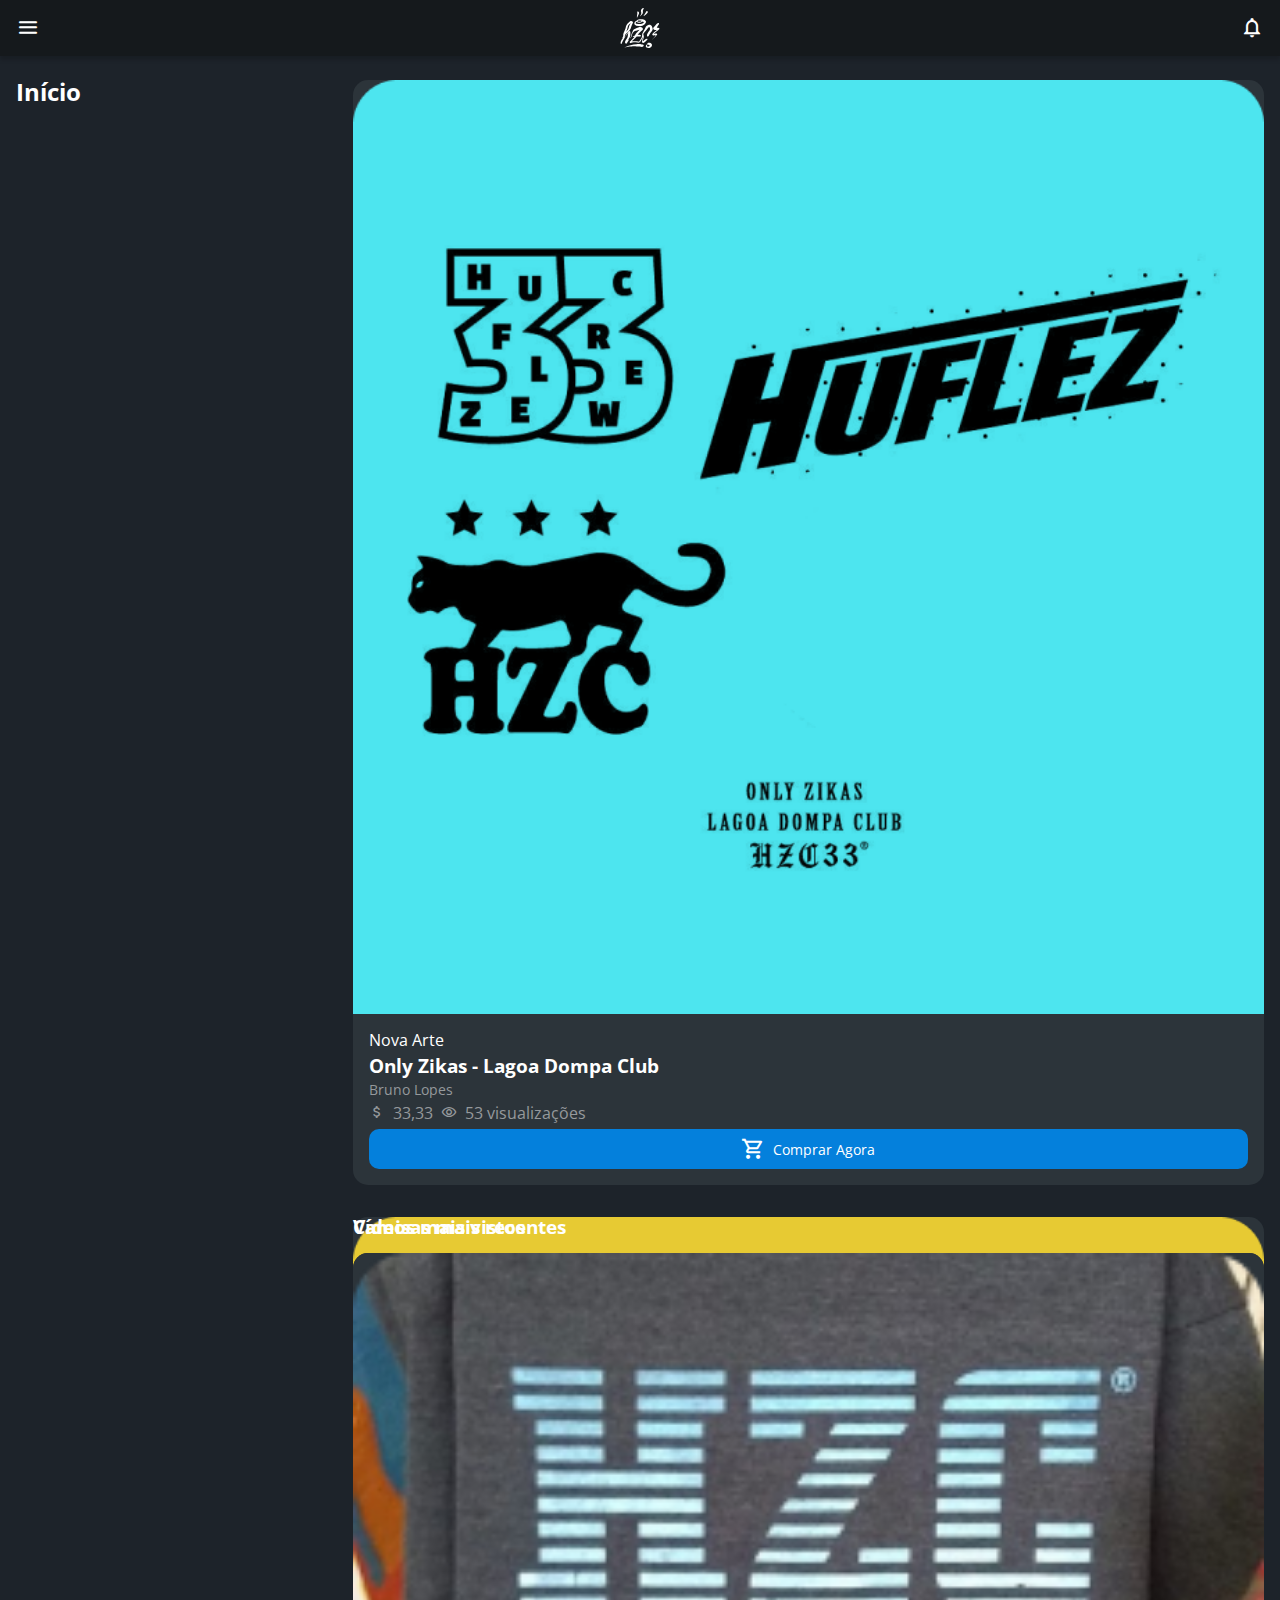
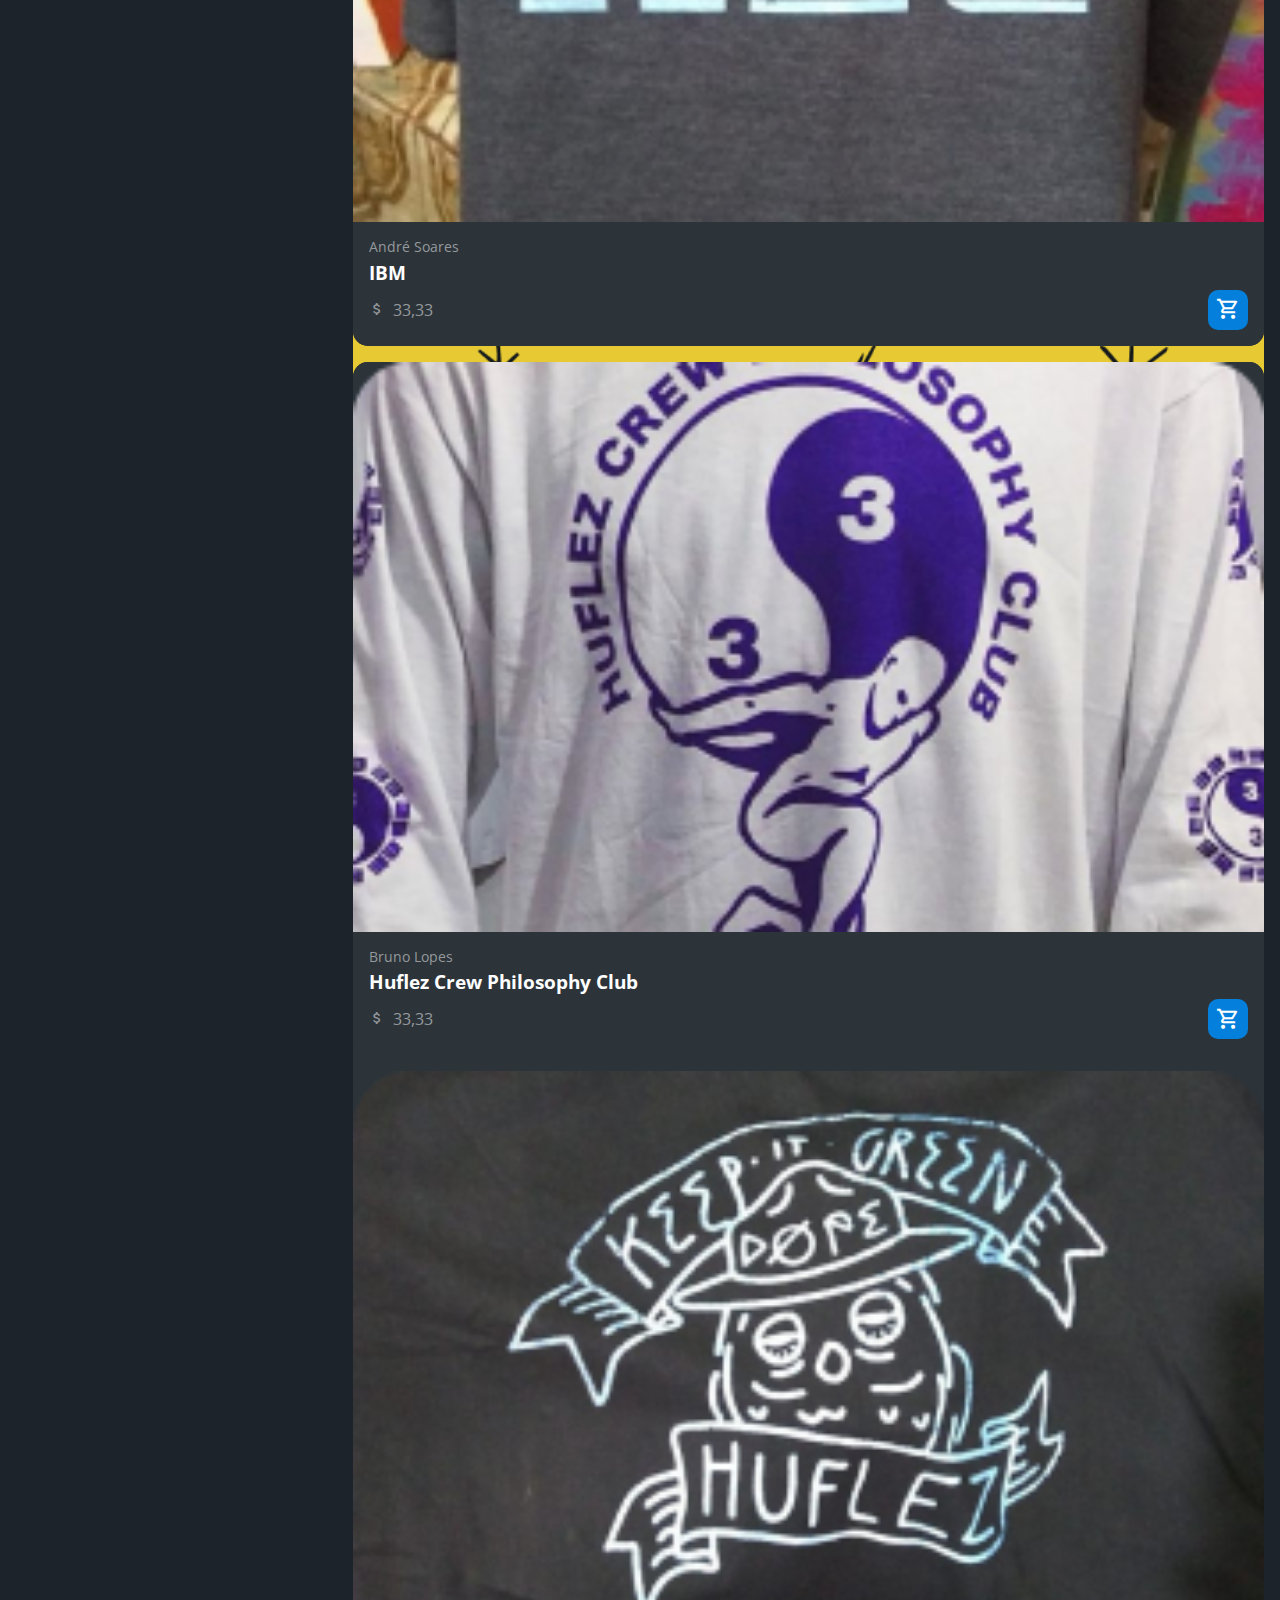
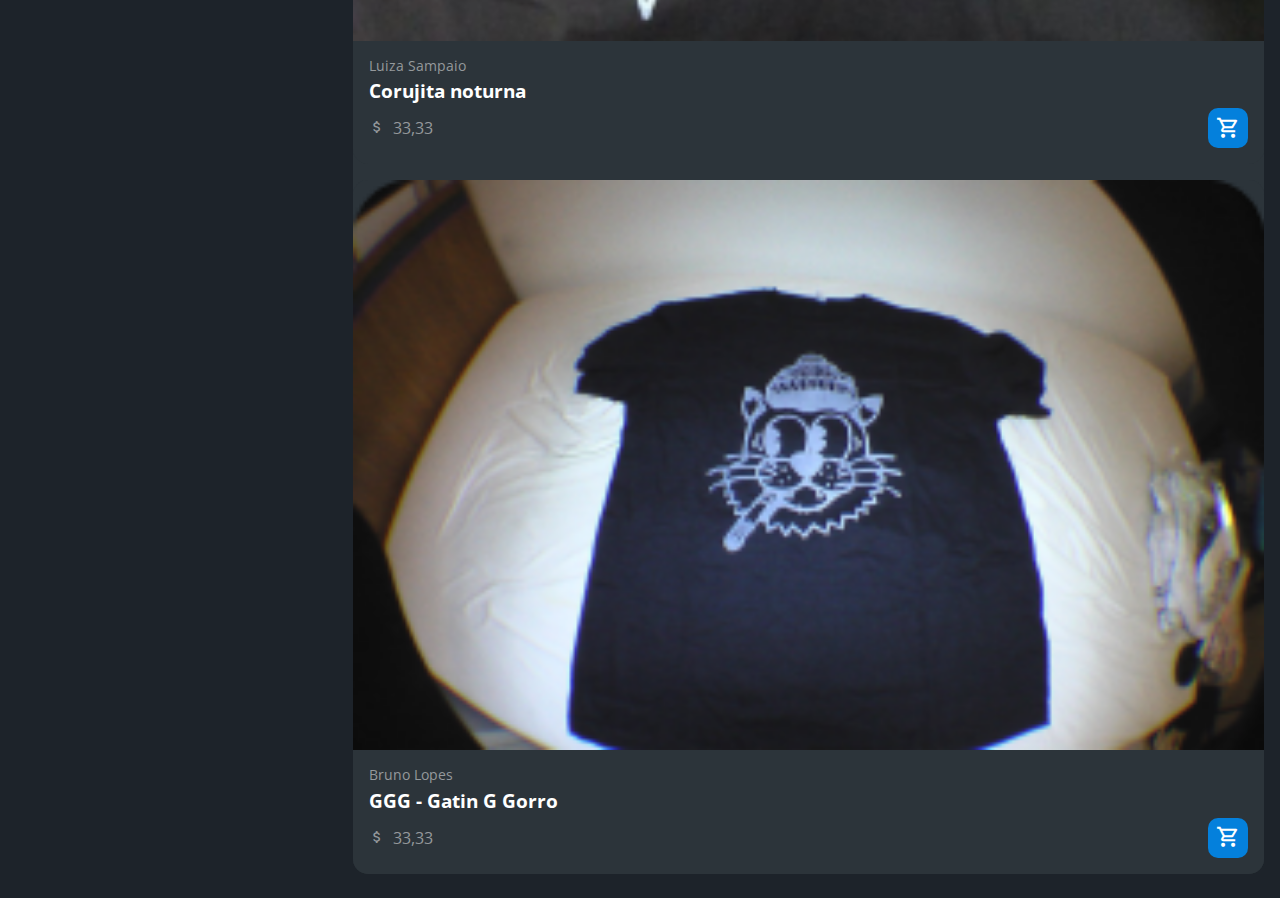
==== commit b36448f5: "grid-area, verificar código." ====
--- a/index.html
+++ b/index.html
@@ -29,8 +29,9 @@
     </nav>
     <main class="principal">
         <h2 class="titulo-pagina">Início</h2>
-        <article class="cartao cartao--destaque">
-            <img src="assets/img/banner-mobile_1.png" alt="Banner do cartao" class="cartao__imagem">
+        <article class="cartao cartao--destaque destaque-video">
+            <img src="assets/img/banner-mobile_1.png" alt="Banner do cartao" class="cartao__imagem cartao__imagem--mobile">
+            <img src="assets/img/banner_1.png" alt="Banner do cartao" class="cartao__imagem cartao__imagem--desktop">
             <div class="cartao_conteudo">
                 <p class="cartao__destaque">Vídeo em destaque</p>
                 <h3 class="cartao__titulo">HZC - Life is... /2021 </h3>
@@ -40,7 +41,7 @@
                 <button class="cartao__botao cartao__botao--play cartao__botao--destaque">Assistir Agora</button>
             </div>
         </article>
-        <article class="cartao cartao--recentes">
+        <article class="cartao cartao--recentes videos-recentes">
             <h3 class="cartao__titulo">Vídeos Recentes</h3>
             <a href="#" class="cartao__link">Ver todos</a>
             <ul class="cartao_lista">
@@ -71,7 +72,7 @@
                 </li>
             </ul>
         </article>
-        <section class="secao">
+        <section class="secao secao-videos">
             <h3 class="titulo-secao">Vídeos mais vistos</h3>
             <article class="cartao">
                 <img src="assets/img/video_1.png" alt="Vídeo" class="cartao__imagem">
@@ -110,7 +111,7 @@
                 </div>
             </article>           
         </section>
-        <article class="cartao cartao--recentes">
+        <article class="cartao cartao--recentes produtos-recentes">
             <h3 class="cartao__titulo">Vídeos Recentes</h3>
             <a href="#" class="cartao__link">Ver todos</a>
             <ul class="cartao_lista">
@@ -141,7 +142,7 @@
                 </li>
             </ul>
         </article>
-        <article class="cartao cartao--destaque">
+        <article class="cartao cartao--destaque destaque-produtos">
             <img src="assets/img/banner-mobile_2.png" alt="Banner do cartao" class="cartao__imagem">
             <div class="cartao_conteudo">
                 <p class="cartao__destaque">Nova Arte</p>
@@ -152,7 +153,7 @@
                 <button class="cartao__botao cartao__botao--comprar cartao__botao--destaque">Comprar Agora</button>
             </div>
         </article>
-        <section class="secao">
+        <section class="secao secao-produtos">
             <h3 class="titulo-secao">Camisas mais recentes</h3>
             <article class="cartao">
                 <img src="assets/img/produto_1.png" alt="Camisa 01" class="cartao__imagem">
--- a/assets/css/estilos.css
+++ b/assets/css/estilos.css
@@ -98,7 +98,6 @@
     background-color: #15191C;
     width: 75vw;
     height: 100vh;
-
     position: absolute;
     left: -100vw;
     transition: .50s;
@@ -191,6 +190,13 @@
     .principal {
         display: grid;
         grid-template-columns: auto 1fr auto;
+        grid-template-areas:
+            "titulo-pagina titulo-pagina titulo-pagina"
+            "destaque-video destaque-video videos-recentes"
+            "secao-videos secao-videos secao-videos"
+            "produtos-recentes destaque-produtos destaque-produtos"
+            "secao-produtos secao-produtos secao-produtos"
+        ;
         column-gap: 32px;
         padding: 16px 60px;
         grid-column: 2;
@@ -202,6 +208,10 @@
     border-radius: 15px;
     overflow: hidden;
     background-color: #2C343A;
+}
+
+.cartao__imagem--desktop {
+    display: none;
 }
 
 .cartao--destaque {
@@ -288,6 +298,23 @@
 }
 
 @media screen and (min-width: 1440px) {
+    .cartao--destaque {
+        margin-bottom: 0;
+    }
+
+    .cartao__imagem--mobile {
+        display: none;
+    }
+    
+    .cartao__imagem--desktop {
+        display: block;
+    }
+
+    .cartao__botao--destaque {
+        grid-column: auto;
+        padding: 16px 8px;
+    }
+
     .cartao--recentes {
         display: grid;
         grid-template-columns: auto auto;
@@ -296,6 +323,7 @@
         width: 256px;
         padding: 16px;
         box-sizing: border-box;
+        align-self: flex-start;
     }
 
     .cartao--recentes .cartao__titulo {
@@ -341,4 +369,34 @@
 .secao {
     display: grid;
     gap: 16px;
+}
+
+@media screen and (min-width: 1440px) {
+    .secao {
+        grid-template-columns: repeat(4, 1fr);
+    }
+}
+
+.destaque-video {
+    grid-area: destaque-video;
+}
+
+.videos-recentes {
+    grid-area: videos-recentes;
+}
+
+.secao-videos {
+    grid-area: secao-videos;
+}
+
+.destaque-produto {
+    grid-area: destaque-produto;
+}
+
+.produtos-recentes {
+    grid-area: produtos-recentes;
+}
+
+.secao-produtos {
+    grid-area: secao-produtos;
 }